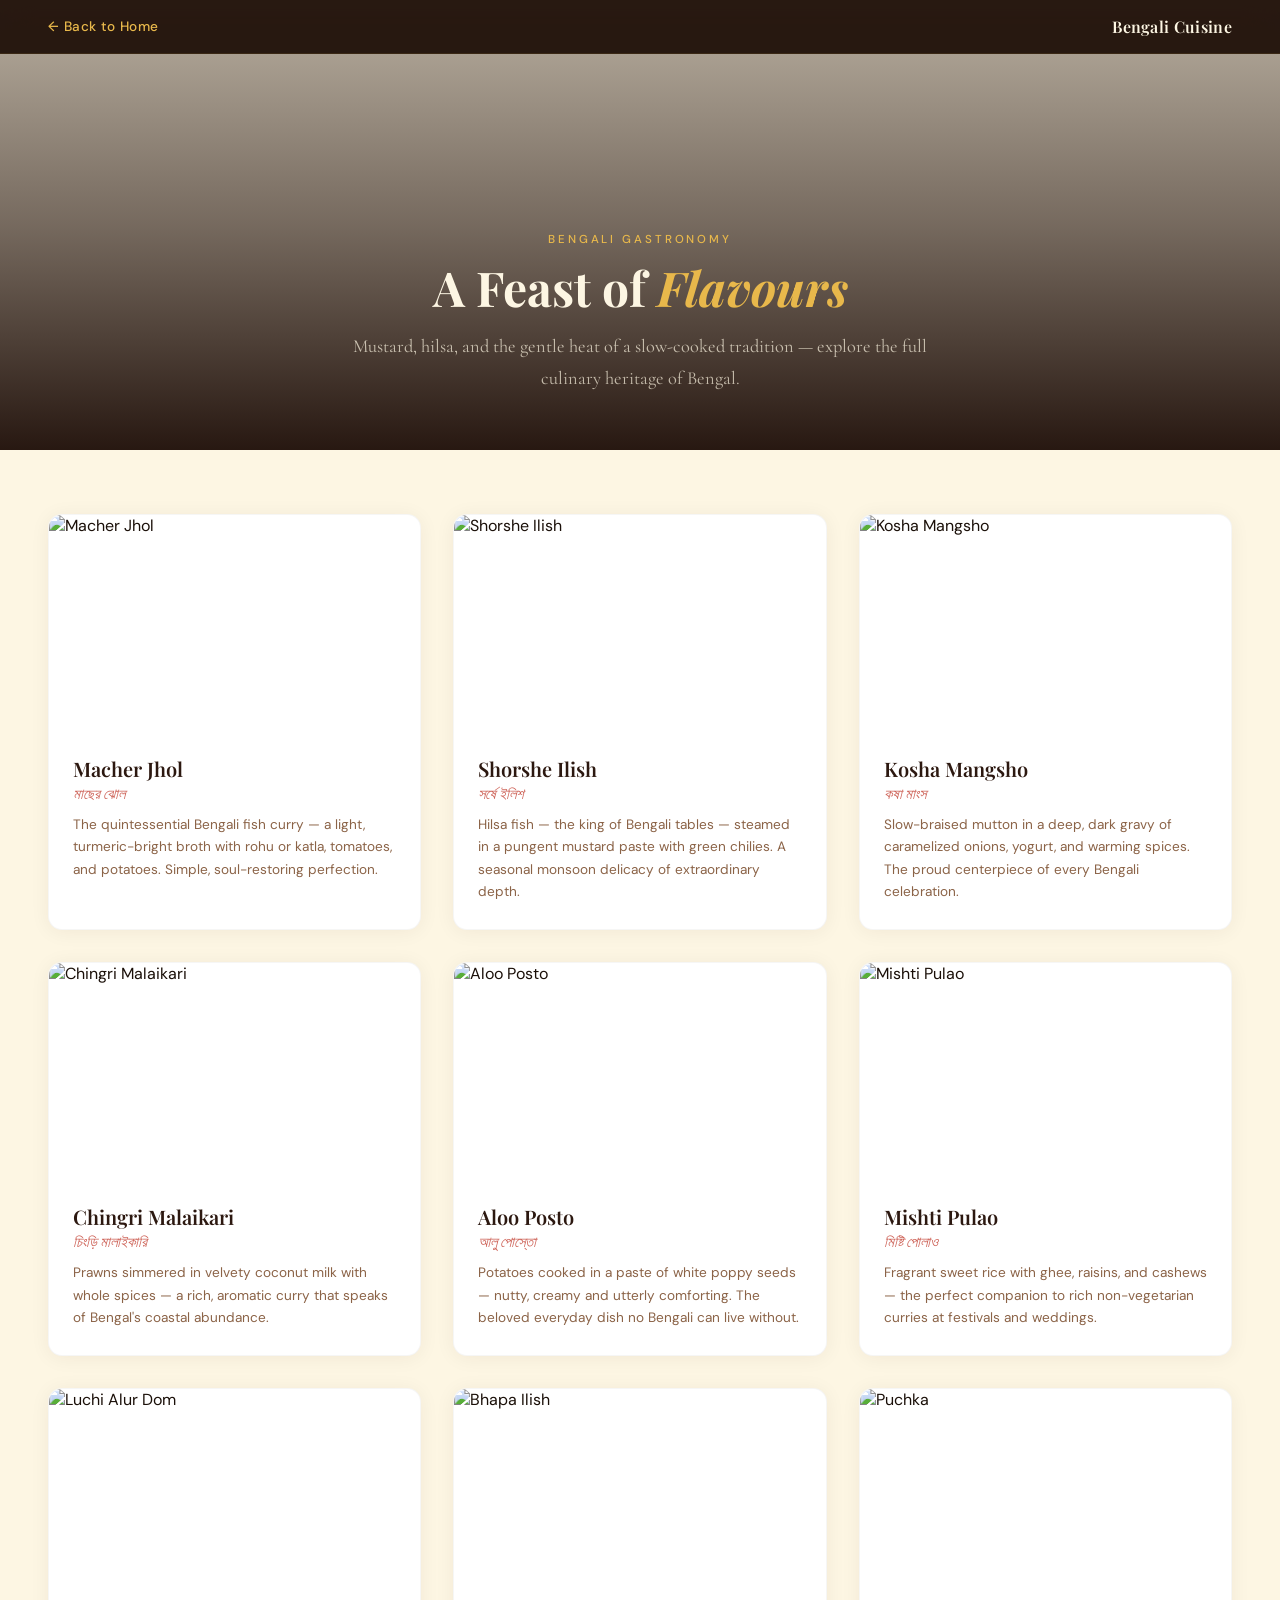
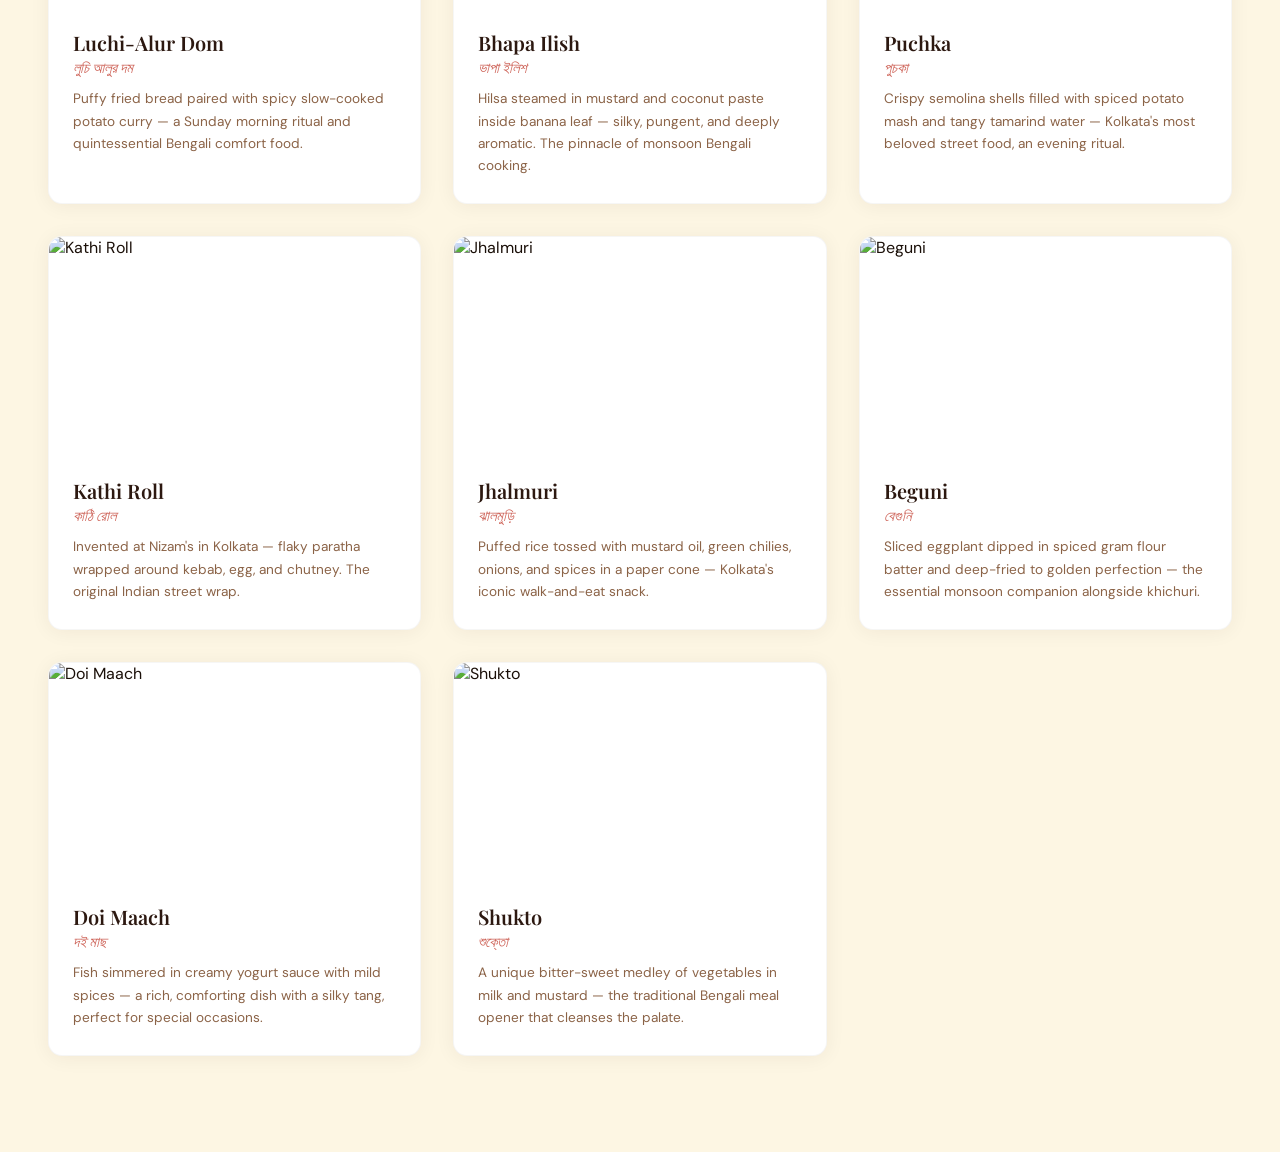
==== cuisine.html @ 21f09213 "updated code" ====
<!DOCTYPE html>
<html lang="en">
<head>
<meta charset="UTF-8">
<meta name="viewport" content="width=device-width, initial-scale=1.0">
<title>Bengali Cuisine — A Feast of Flavours</title>
<link rel="preconnect" href="https://fonts.googleapis.com">
<link rel="preconnect" href="https://fonts.gstatic.com" crossorigin>
<link href="https://fonts.googleapis.com/css2?family=Playfair+Display:ital,wght@0,400;0,600;0,700;1,400;1,600&family=Cormorant+Garamond:ital,wght@0,300;0,400;0,500;0,600;1,300;1,400&family=DM+Sans:wght@300;400;500&display=swap" rel="stylesheet">
<link rel="stylesheet" href="style.css">
<link rel="stylesheet" href="subpages.css">
</head>
<body>

<!-- Back Nav -->
<nav class="sub-nav">
  <a href="index.html" class="sub-back">← Back to Home</a>
  <span class="sub-nav-title">Bengali Cuisine</span>
</nav>

<!-- Hero Banner -->
<header class="sub-hero" style="background-image: url('https://images.unsplash.com/photo-1567188040759-fb8a883dc6d8?w=1400');">
  <div class="sub-hero-overlay"></div>
  <div class="sub-hero-content">
    <p class="sub-eyebrow">Bengali Gastronomy</p>
    <h1>A Feast of <em>Flavours</em></h1>
    <p class="sub-lead">Mustard, hilsa, and the gentle heat of a slow-cooked tradition — explore the full culinary heritage of Bengal.</p>
  </div>
</header>

<!-- Full Cuisine Grid -->
<main class="sub-main">
  <div class="sub-grid">

    <div class="sub-card">
      <div class="sub-card-img"><img src="https://images.unsplash.com/photo-1585937421612-70a008356fbe?w=600" alt="Macher Jhol"></div>
      <div class="sub-card-body">
        <h3>Macher Jhol</h3>
        <span class="sub-bn">মাছের ঝোল</span>
        <p>The quintessential Bengali fish curry — a light, turmeric-bright broth with rohu or katla, tomatoes, and potatoes. Simple, soul-restoring perfection.</p>
      </div>
    </div>

    <div class="sub-card">
      <div class="sub-card-img"><img src="https://images.unsplash.com/photo-1567188040759-fb8a883dc6d8?w=600" alt="Shorshe Ilish"></div>
      <div class="sub-card-body">
        <h3>Shorshe Ilish</h3>
        <span class="sub-bn">সর্ষে ইলিশ</span>
        <p>Hilsa fish — the king of Bengali tables — steamed in a pungent mustard paste with green chilies. A seasonal monsoon delicacy of extraordinary depth.</p>
      </div>
    </div>

    <div class="sub-card">
      <div class="sub-card-img"><img src="https://images.unsplash.com/photo-1574653853027-5382a3d23a15?w=600" alt="Kosha Mangsho"></div>
      <div class="sub-card-body">
        <h3>Kosha Mangsho</h3>
        <span class="sub-bn">কষা মাংস</span>
        <p>Slow-braised mutton in a deep, dark gravy of caramelized onions, yogurt, and warming spices. The proud centerpiece of every Bengali celebration.</p>
      </div>
    </div>

    <div class="sub-card">
      <div class="sub-card-img"><img src="https://images.unsplash.com/photo-1565557623262-b51c2513a641?w=600" alt="Chingri Malaikari"></div>
      <div class="sub-card-body">
        <h3>Chingri Malaikari</h3>
        <span class="sub-bn">চিংড়ি মালাইকারি</span>
        <p>Prawns simmered in velvety coconut milk with whole spices — a rich, aromatic curry that speaks of Bengal's coastal abundance.</p>
      </div>
    </div>

    <div class="sub-card">
      <div class="sub-card-img"><img src="https://images.unsplash.com/photo-1631452180539-96aca7d48617?w=600" alt="Aloo Posto"></div>
      <div class="sub-card-body">
        <h3>Aloo Posto</h3>
        <span class="sub-bn">আলু পোস্তো</span>
        <p>Potatoes cooked in a paste of white poppy seeds — nutty, creamy and utterly comforting. The beloved everyday dish no Bengali can live without.</p>
      </div>
    </div>

    <div class="sub-card">
      <div class="sub-card-img"><img src="https://images.unsplash.com/photo-1553361371-9b22f78e8b1d?w=600" alt="Mishti Pulao"></div>
      <div class="sub-card-body">
        <h3>Mishti Pulao</h3>
        <span class="sub-bn">মিষ্টি পোলাও</span>
        <p>Fragrant sweet rice with ghee, raisins, and cashews — the perfect companion to rich non-vegetarian curries at festivals and weddings.</p>
      </div>
    </div>

    <div class="sub-card">
      <div class="sub-card-img"><img src="https://images.unsplash.com/photo-1606491956689-2ea866880c84?w=600" alt="Luchi Alur Dom"></div>
      <div class="sub-card-body">
        <h3>Luchi-Alur Dom</h3>
        <span class="sub-bn">লুচি আলুর দম</span>
        <p>Puffy fried bread paired with spicy slow-cooked potato curry — a Sunday morning ritual and quintessential Bengali comfort food.</p>
      </div>
    </div>

    <div class="sub-card">
      <div class="sub-card-img"><img src="https://images.unsplash.com/photo-1601050690597-df0568f70950?w=600" alt="Bhapa Ilish"></div>
      <div class="sub-card-body">
        <h3>Bhapa Ilish</h3>
        <span class="sub-bn">ভাপা ইলিশ</span>
        <p>Hilsa steamed in mustard and coconut paste inside banana leaf — silky, pungent, and deeply aromatic. The pinnacle of monsoon Bengali cooking.</p>
      </div>
    </div>

    <div class="sub-card">
      <div class="sub-card-img"><img src="https://images.unsplash.com/photo-1626776876729-bab4369a5a5a?w=600" alt="Puchka"></div>
      <div class="sub-card-body">
        <h3>Puchka</h3>
        <span class="sub-bn">পুচকা</span>
        <p>Crispy semolina shells filled with spiced potato mash and tangy tamarind water — Kolkata's most beloved street food, an evening ritual.</p>
      </div>
    </div>

    <div class="sub-card">
      <div class="sub-card-img"><img src="https://images.unsplash.com/photo-1599487488170-d11ec9c172f0?w=600" alt="Kathi Roll"></div>
      <div class="sub-card-body">
        <h3>Kathi Roll</h3>
        <span class="sub-bn">কাঠি রোল</span>
        <p>Invented at Nizam's in Kolkata — flaky paratha wrapped around kebab, egg, and chutney. The original Indian street wrap.</p>
      </div>
    </div>

    <div class="sub-card">
      <div class="sub-card-img"><img src="https://images.unsplash.com/photo-1546833999-b9f581a1996d?w=600" alt="Jhalmuri"></div>
      <div class="sub-card-body">
        <h3>Jhalmuri</h3>
        <span class="sub-bn">ঝালমুড়ি</span>
        <p>Puffed rice tossed with mustard oil, green chilies, onions, and spices in a paper cone — Kolkata's iconic walk-and-eat snack.</p>
      </div>
    </div>

    <div class="sub-card">
      <div class="sub-card-img"><img src="https://images.unsplash.com/photo-1589302168068-964664d93dc0?w=600" alt="Beguni"></div>
      <div class="sub-card-body">
        <h3>Beguni</h3>
        <span class="sub-bn">বেগুনি</span>
        <p>Sliced eggplant dipped in spiced gram flour batter and deep-fried to golden perfection — the essential monsoon companion alongside khichuri.</p>
      </div>
    </div>

    <div class="sub-card">
      <div class="sub-card-img"><img src="https://images.unsplash.com/photo-1455619452474-d2be8b1e70cd?w=600" alt="Doi Maach"></div>
      <div class="sub-card-body">
        <h3>Doi Maach</h3>
        <span class="sub-bn">দই মাছ</span>
        <p>Fish simmered in creamy yogurt sauce with mild spices — a rich, comforting dish with a silky tang, perfect for special occasions.</p>
      </div>
    </div>

    <div class="sub-card">
      <div class="sub-card-img"><img src="https://images.unsplash.com/photo-1512058564366-18510be2db19?w=600" alt="Shukto"></div>
      <div class="sub-card-body">
        <h3>Shukto</h3>
        <span class="sub-bn">শুক্তো</span>
        <p>A unique bitter-sweet medley of vegetables in milk and mustard — the traditional Bengali meal opener that cleanses the palate.</p>
      </div>
    </div>

  </div>
</main>

</body>
</html>
---- style.css ----
:root {
  --crimson: #C0392B;
  --deep-red: #8B1A1A;
  --gold: #D4A017;
  --warm-gold: #E8B84B;
  --cream: #FDF6E3;
  --ivory: #FAF0DC;
  --terracotta: #C1440E;
  --burnt: #7B3A10;
  --dark-earth: #2C1810;
  --forest: #2D5016;
  --river-blue: #1A4A6B;
  --sand: #E8D5A3;
  --text-dark: #1A0F08;
  --text-mid: #4A2C1A;
  --text-light: #8B6347;
}

* {
  margin: 0;
  padding: 0;
  box-sizing: border-box;
}

html {
  scroll-behavior: smooth;
}

body {
  font-family: 'DM Sans', sans-serif;
  background: var(--cream);
  color: var(--text-dark);
  overflow-x: hidden;
}

/* ═══════════════════════════════
     NAVIGATION — Premium Glassmorphism
  ═══════════════════════════════ */
nav {
  position: fixed;
  top: 0;
  left: 0;
  right: 0;
  z-index: 1000;
  padding: 1.4rem 3.5rem;
  display: flex;
  align-items: center;
  justify-content: space-between;
  transition: all 0.5s cubic-bezier(0.22, 1, 0.36, 1);
  background: transparent;
}

/* Scrolled state — floating glass pill */
nav.scrolled {
  top: 12px;
  left: 24px;
  right: 24px;
  border-radius: 60px;
  padding: 0.75rem 2.5rem;
  background: rgba(18, 8, 4, 0.72);
  backdrop-filter: blur(24px) saturate(1.6);
  -webkit-backdrop-filter: blur(24px) saturate(1.6);
  border: 1px solid rgba(232, 184, 75, 0.12);
  box-shadow:
    0 8px 32px rgba(0, 0, 0, 0.45),
    0 1px 0 rgba(232, 184, 75, 0.08) inset,
    0 -1px 0 rgba(0, 0, 0, 0.2) inset;
}

/* Subtle golden glow line at bottom when scrolled */
nav.scrolled::after {
  content: '';
  position: absolute;
  bottom: -1px;
  left: 20%;
  right: 20%;
  height: 1px;
  background: linear-gradient(90deg,
      transparent,
      rgba(232, 184, 75, 0.3),
      rgba(192, 57, 43, 0.25),
      rgba(232, 184, 75, 0.3),
      transparent);
  border-radius: 50%;
  opacity: 0;
  animation: navGlowFadeIn 0.6s 0.3s forwards;
}

@keyframes navGlowFadeIn {
  to {
    opacity: 1;
  }
}

/* ——— Logo ——— */
.nav-logo {
  font-family: 'Playfair Display', serif;
  font-size: 1.5rem;
  font-weight: 700;
  text-decoration: none;
  display: flex;
  align-items: center;
  gap: 0.1rem;
  position: relative;
  z-index: 2;
}

.logo-bengali {
  background: linear-gradient(135deg, var(--warm-gold) 0%, #F0D078 50%, var(--warm-gold) 100%);
  background-size: 200% 200%;
  -webkit-background-clip: text;
  -webkit-text-fill-color: transparent;
  background-clip: text;
  animation: logoShimmer 4s ease-in-out infinite;
}

.logo-diamond {
  font-size: 0.55rem;
  color: var(--crimson);
  margin: 0 0.35rem;
  display: inline-block;
  animation: diamondSpin 8s linear infinite;
  filter: drop-shadow(0 0 4px rgba(192, 57, 43, 0.5));
}

.logo-travels {
  color: #fff;
  font-style: italic;
  font-weight: 400;
  letter-spacing: 0.04em;
}

@keyframes logoShimmer {

  0%,
  100% {
    background-position: 0% 50%;
  }

  50% {
    background-position: 100% 50%;
  }
}

@keyframes diamondSpin {
  0% {
    transform: rotate(0deg) scale(1);
  }

  25% {
    transform: rotate(90deg) scale(1.2);
  }

  50% {
    transform: rotate(180deg) scale(1);
  }

  75% {
    transform: rotate(270deg) scale(1.2);
  }

  100% {
    transform: rotate(360deg) scale(1);
  }
}

/* ——— Nav Links ——— */
.nav-links {
  display: flex;
  gap: 0.4rem;
  list-style: none;
  align-items: center;
}

.nav-links li {
  position: relative;
}

.nav-link {
  font-size: 0.78rem;
  font-weight: 500;
  letter-spacing: 0.13em;
  text-transform: uppercase;
  color: rgba(255, 255, 255, 0.7);
  text-decoration: none;
  padding: 0.5rem 0.9rem;
  border-radius: 30px;
  position: relative;
  transition: color 0.35s ease, background 0.35s ease;
  overflow: hidden;
}

/* Gradient underline animation */
.nav-link::after {
  content: '';
  position: absolute;
  bottom: 4px;
  left: 50%;
  transform: translateX(-50%) scaleX(0);
  width: 60%;
  height: 2px;
  background: linear-gradient(90deg, var(--warm-gold), var(--crimson), var(--warm-gold));
  background-size: 200% 100%;
  border-radius: 2px;
  transition: transform 0.4s cubic-bezier(0.22, 1, 0.36, 1);
  animation: underlineFlow 3s linear infinite paused;
}

.nav-link:hover::after,
.nav-link.active::after {
  transform: translateX(-50%) scaleX(1);
  animation-play-state: running;
}

@keyframes underlineFlow {
  0% {
    background-position: 0% 0;
  }

  100% {
    background-position: 200% 0;
  }
}

/* Hover & Active states */
.nav-link:hover {
  color: #fff;
  background: rgba(255, 255, 255, 0.06);
}

.nav-link.active {
  color: var(--warm-gold);
  background: rgba(232, 184, 75, 0.08);
}

/* Glow dot on active link */
.nav-link.active::before {
  content: '';
  position: absolute;
  top: 6px;
  right: 8px;
  width: 4px;
  height: 4px;
  background: var(--warm-gold);
  border-radius: 50%;
  box-shadow: 0 0 8px 2px rgba(232, 184, 75, 0.5);
  animation: dotPulse 2s ease-in-out infinite;
}

@keyframes dotPulse {

  0%,
  100% {
    opacity: 1;
    transform: scale(1);
  }

  50% {
    opacity: 0.5;
    transform: scale(0.7);
  }
}

/* ——— CTA Button ——— */
.nav-cta {
  font-family: 'DM Sans', sans-serif;
  font-size: 0.75rem;
  font-weight: 600;
  letter-spacing: 0.12em;
  text-transform: uppercase;
  text-decoration: none;
  color: var(--dark-earth);
  background: linear-gradient(135deg, var(--warm-gold), #F0D078);
  padding: 0.55rem 1.6rem;
  border-radius: 30px;
  position: relative;
  overflow: hidden;
  transition: all 0.35s ease;
  box-shadow: 0 2px 16px rgba(232, 184, 75, 0.25);
  z-index: 2;
}

/* Shimmer sweep on CTA */
.nav-cta::before {
  content: '';
  position: absolute;
  top: 0;
  left: -100%;
  width: 100%;
  height: 100%;
  background: linear-gradient(105deg,
      transparent 30%,
      rgba(255, 255, 255, 0.35) 50%,
      transparent 70%);
  transition: left 0.6s ease;
}

.nav-cta:hover::before {
  left: 100%;
}

.nav-cta:hover {
  transform: translateY(-1px);
  box-shadow: 0 4px 24px rgba(232, 184, 75, 0.4);
  background: linear-gradient(135deg, #F0D078, var(--warm-gold));
}

/* ——— Hamburger Menu ——— */
.nav-hamburger {
  display: none;
  flex-direction: column;
  justify-content: center;
  gap: 5px;
  width: 32px;
  height: 32px;
  background: none;
  border: none;
  cursor: pointer;
  padding: 0;
  z-index: 1001;
}

.nav-hamburger span {
  display: block;
  width: 100%;
  height: 2px;
  background: rgba(255, 255, 255, 0.85);
  border-radius: 2px;
  transition: all 0.4s cubic-bezier(0.22, 1, 0.36, 1);
  transform-origin: center;
}

.nav-hamburger span:nth-child(2) {
  width: 65%;
  margin-left: auto;
}

/* Hamburger → X morphing */
.nav-hamburger.open span:nth-child(1) {
  transform: translateY(7px) rotate(45deg);
}

.nav-hamburger.open span:nth-child(2) {
  opacity: 0;
  transform: scaleX(0);
}

.nav-hamburger.open span:nth-child(3) {
  transform: translateY(-7px) rotate(-45deg);
}

/* ——— Mobile Drawer ——— */
@media (max-width: 900px) {
  .nav-cta {
    display: none;
  }

  .nav-hamburger {
    display: flex;
  }

  .nav-links {
    position: fixed;
    top: 0;
    right: 0;
    width: min(320px, 85vw);
    height: 100vh;
    background: rgba(18, 8, 4, 0.95);
    backdrop-filter: blur(30px) saturate(1.4);
    -webkit-backdrop-filter: blur(30px) saturate(1.4);
    flex-direction: column;
    justify-content: center;
    align-items: center;
    gap: 0;
    padding: 4rem 2rem;
    transform: translateX(100%);
    transition: transform 0.5s cubic-bezier(0.22, 1, 0.36, 1);
    border-left: 1px solid rgba(232, 184, 75, 0.1);
    box-shadow: -20px 0 60px rgba(0, 0, 0, 0.4);
  }

  .nav-links.open {
    transform: translateX(0);
  }

  .nav-links li {
    width: 100%;
    text-align: center;
    opacity: 0;
    transform: translateX(30px);
    transition: opacity 0.4s ease, transform 0.4s ease;
  }

  .nav-links.open li {
    opacity: 1;
    transform: translateX(0);
  }

  /* Staggered entrance for mobile links */
  .nav-links.open li:nth-child(1) {
    transition-delay: 0.08s;
  }

  .nav-links.open li:nth-child(2) {
    transition-delay: 0.14s;
  }

  .nav-links.open li:nth-child(3) {
    transition-delay: 0.20s;
  }

  .nav-links.open li:nth-child(4) {
    transition-delay: 0.26s;
  }

  .nav-links.open li:nth-child(5) {
    transition-delay: 0.32s;
  }

  .nav-links.open li:nth-child(6) {
    transition-delay: 0.38s;
  }

  .nav-links .nav-link {
    font-size: 1rem;
    letter-spacing: 0.2em;
    padding: 1rem 1.5rem;
    display: block;
    border-radius: 0;
    border-bottom: 1px solid rgba(232, 184, 75, 0.06);
  }

  .nav-links .nav-link:hover {
    background: rgba(232, 184, 75, 0.06);
  }

  /* Mobile scrolled state */
  nav.scrolled {
    top: 0;
    left: 0;
    right: 0;
    border-radius: 0;
    padding: 0.75rem 1.5rem;
  }
}

/* ═══════════════════════════════
     HERO
  ═══════════════════════════════ */
#hero {
  height: 100vh;
  position: relative;
  overflow: hidden;
  display: flex;
  align-items: center;
  justify-content: center;
}

.hero-bg {
  position: absolute;
  inset: 0;
  background: linear-gradient(180deg,
      rgba(20, 8, 4, 0.55) 0%,
      rgba(20, 8, 4, 0.2) 40%,
      rgba(20, 8, 4, 0.7) 100%);
  z-index: -1;
}

.hero-video {
  position: absolute;
  inset: 0;
  width: 100%;
  height: 100%;
  object-fit: cover;
  z-index: -2;
  animation: heroZoom 20s alternate infinite ease-in-out;
}

.hero-content,
.hero-scroll {
  position: relative;
  z-index: 1;
  color: white;
}

@keyframes heroZoom {
  0% {
    transform: scale(1);
  }

  100% {
    transform: scale(1.15);
  }
}

.hero-content {
  position: relative;
  z-index: 2;
  text-align: center;
  padding: 0 1rem;
}

.hero-content>* {
  opacity: 0;
  animation: heroContentFade 1.2s cubic-bezier(0.2, 0.8, 0.2, 1) forwards;
}

.hero-eyebrow {
  animation-delay: 0.2s;
}

.hero-title {
  animation-delay: 0.4s;
}

.hero-tagline {
  animation-delay: 0.6s;
}

.hero-btns {
  animation-delay: 0.8s;
}

@keyframes heroContentFade {
  0% {
    opacity: 0;
    transform: translateY(40px);
    filter: blur(4px);
  }

  100% {
    opacity: 1;
    transform: translateY(0);
    filter: blur(0);
  }
}

.hero-eyebrow {
  font-family: 'DM Sans', sans-serif;
  font-size: 0.78rem;
  letter-spacing: 0.35em;
  text-transform: uppercase;
  color: var(--warm-gold);
  margin-bottom: 1.2rem;
  opacity: 0.9;
}

.hero-title {
  font-family: 'Playfair Display', serif;
  font-size: clamp(3.5rem, 9vw, 7.5rem);
  font-weight: 700;
  color: #fff;
  line-height: 1.05;
  margin-bottom: 0.3rem;
  text-shadow: 0 4px 40px rgba(0, 0, 0, 0.5);
}

.hero-title em {
  display: block;
  font-style: italic;
  color: var(--warm-gold);
}

.hero-tagline {
  font-family: 'Cormorant Garamond', serif;
  font-size: clamp(1.2rem, 3vw, 1.8rem);
  font-weight: 300;
  font-style: italic;
  color: rgba(255, 255, 255, 0.88);
  margin: 1.5rem 0 3rem;
  letter-spacing: 0.05em;
}

.hero-btns {
  display: flex;
  gap: 1.2rem;
  justify-content: center;
  flex-wrap: wrap;
}

.btn-primary {
  padding: 1rem 2.5rem;
  background: var(--crimson);
  color: #fff;
  font-family: 'DM Sans', sans-serif;
  font-size: 0.85rem;
  font-weight: 500;
  letter-spacing: 0.1em;
  text-transform: uppercase;
  text-decoration: none;
  border: none;
  cursor: pointer;
  clip-path: polygon(12px 0%, 100% 0%, calc(100% - 12px) 100%, 0% 100%);
  transition: all 0.3s;
  display: inline-block;
}

.btn-primary:hover {
  background: var(--deep-red);
  transform: translateY(-2px);
  box-shadow: 0 8px 30px rgba(192, 57, 43, 0.45);
}

.btn-outline {
  padding: 1rem 2.5rem;
  background: transparent;
  color: #fff;
  font-family: 'DM Sans', sans-serif;
  font-size: 0.85rem;
  font-weight: 500;
  letter-spacing: 0.1em;
  text-transform: uppercase;
  text-decoration: none;
  border: 1px solid rgba(255, 255, 255, 0.6);
  cursor: pointer;
  transition: all 0.3s;
  display: inline-block;
  clip-path: polygon(12px 0%, 100% 0%, calc(100% - 12px) 100%, 0% 100%);
}

.btn-outline:hover {
  background: rgba(255, 255, 255, 0.12);
  border-color: var(--warm-gold);
  color: var(--warm-gold);
  transform: translateY(-2px);
}

.hero-scroll {
  position: absolute;
  bottom: 2.5rem;
  left: 50%;
  transform: translateX(-50%);
  display: flex;
  flex-direction: column;
  align-items: center;
  gap: 0.5rem;
  color: rgba(255, 255, 255, 0.6);
  font-size: 0.72rem;
  letter-spacing: 0.2em;
  text-transform: uppercase;
  animation: scrollBounce 2s ease-in-out infinite;
}

@keyframes scrollBounce {

  0%,
  100% {
    transform: translateX(-50%) translateY(0);
  }

  50% {
    transform: translateX(-50%) translateY(8px);
  }
}

.scroll-line {
  width: 1px;
  height: 40px;
  background: linear-gradient(to bottom, rgba(255, 255, 255, 0.6), transparent);
}

/* ═══════════════════════════════
     SECTION SHARED
  ═══════════════════════════════ */
section {
  position: relative;
}

.section-header {
  text-align: center;
  margin-bottom: 4rem;
}

.section-eyebrow {
  font-size: 0.75rem;
  letter-spacing: 0.3em;
  text-transform: uppercase;
  color: var(--crimson);
  margin-bottom: 0.8rem;
  font-weight: 500;
}

.section-title {
  font-family: 'Playfair Display', serif;
  font-size: clamp(2.2rem, 4vw, 3.2rem);
  font-weight: 700;
  color: var(--dark-earth);
  line-height: 1.15;
}

.section-title em {
  font-style: italic;
  color: var(--crimson);
}

.section-subtitle {
  font-family: 'Cormorant Garamond', serif;
  font-size: 1.1rem;
  font-weight: 400;
  color: var(--text-light);
  margin-top: 0.8rem;
  max-width: 560px;
  margin-left: auto;
  margin-right: auto;
  line-height: 1.65;
}

.divider {
  width: 60px;
  height: 2px;
  background: linear-gradient(to right, var(--crimson), var(--warm-gold));
  margin: 1.2rem auto 0;
}

/* Decorative alpana border top */
.alpana-top::before {
  content: '';
  position: absolute;
  top: 0;
  left: 0;
  right: 0;
  height: 8px;
  background: repeating-linear-gradient(90deg,
      var(--crimson) 0, var(--crimson) 12px,
      var(--warm-gold) 12px, var(--warm-gold) 24px,
      var(--cream) 24px, var(--cream) 36px,
      var(--warm-gold) 36px, var(--warm-gold) 48px);
  opacity: 0.6;
}

/* ═══════════════════════════════
     DESTINATIONS
  ═══════════════════════════════ */
#destinations {
  padding: 7rem 3rem 6rem;
  background: radial-gradient(circle at 50% 0%, var(--ivory) 0%, var(--cream) 100%);
  position: relative;
  overflow: hidden;
}

.dest-bg-pattern {
  position: absolute;
  inset: 0;
  opacity: 0.04;
  background-image: url("data:image/svg+xml,%3Csvg width='100' height='100' viewBox='0 0 100 100' xmlns='http://www.w3.org/2000/svg'%3E%3Cpath d='M50 0 L60 40 L100 50 L60 60 L50 100 L40 60 L0 50 L40 40 Z' fill='%23C0392B'/%3E%3C/svg%3E");
  background-size: 150px 150px;
  pointer-events: none;
  mask-image: radial-gradient(circle at 50% 50%, black 30%, transparent 80%);
}

.floating-element {
  position: absolute;
  border-radius: 50%;
  pointer-events: none;
  z-index: 0;
  filter: blur(120px);
}

.el-1 {
  width: 600px;
  height: 600px;
  background: rgba(212, 160, 23, 0.08);
  top: -200px;
  left: -200px;
  animation: floatMovement 25s infinite alternate ease-in-out;
}

.el-2 {
  width: 500px;
  height: 500px;
  background: rgba(192, 57, 43, 0.06);
  bottom: -150px;
  right: -150px;
  animation: floatMovement 30s infinite alternate-reverse ease-in-out;
}

@keyframes floatMovement {
  0% { transform: translate(0, 0) scale(1) rotate(0deg); }
  100% { transform: translate(120px, 60px) scale(1.1) rotate(10deg); }
}

.region-label {
  font-size: 0.72rem;
  letter-spacing: 0.28em;
  text-transform: uppercase;
  color: var(--text-light);
  font-weight: 500;
  margin-bottom: 1.5rem;
  display: flex;
  align-items: center;
  gap: 1rem;
}

.region-label::before,
.region-label::after {
  content: '';
  flex: 1;
  height: 1px;
  background: var(--sand);
}

.dest-grid {
  display: grid;
  grid-template-columns: repeat(auto-fill, minmax(300px, 1fr));
  gap: 1.8rem;
  margin-bottom: 3.5rem;
  max-width: 1200px;
  margin-left: auto;
  margin-right: auto;
}

.dest-card {
  border-radius: 12px;
  overflow: hidden;
  background: #fff;
  box-shadow: 
    0 4px 20px rgba(44, 24, 16, 0.06),
    0 0 0 1px rgba(232, 184, 75, 0.05);
  transition: all 0.6s cubic-bezier(0.16, 1, 0.3, 1);
  cursor: pointer;
  position: relative;
  z-index: 1;
}

.dest-card:hover {
  transform: translateY(-12px) scale(1.02);
  box-shadow: 
    0 30px 60px rgba(44, 24, 16, 0.15),
    0 0 0 1px rgba(232, 184, 75, 0.15);
}

.dest-card-img {
  height: 220px;
  position: relative;
  overflow: hidden;
}

.dest-card-img img {
  width: 100%;
  height: 100%;
  object-fit: cover;
  transition: transform 0.6s ease;
}

.dest-card:hover .dest-card-img img {
  transform: scale(1.1);
}

.dest-card-img .region-badge {
  position: absolute;
  top: 1rem;
  right: 1rem;
  background: var(--crimson);
  color: #fff;
  font-size: 0.68rem;
  letter-spacing: 0.12em;
  text-transform: uppercase;
  padding: 0.35rem 0.75rem;
  font-weight: 500;
}

.dest-card-body {
  padding: 1.5rem;
}

.dest-card-body h3 {
  font-family: 'Playfair Display', serif;
  font-size: 1.35rem;
  font-weight: 600;
  color: var(--dark-earth);
  margin-bottom: 0.5rem;
}

.dest-card-body p {
  font-size: 0.88rem;
  color: var(--text-light);
  line-height: 1.65;
  margin-bottom: 1.2rem;
}

.card-explore {
  font-size: 0.78rem;
  font-weight: 500;
  letter-spacing: 0.12em;
  text-transform: uppercase;
  color: var(--crimson);
  text-decoration: none;
  display: flex;
  align-items: center;
  gap: 0.5rem;
  transition: gap 0.3s;
}

.card-explore:hover {
  gap: 0.9rem;
}

.card-explore::after {
  content: '→';
  font-size: 1rem;
}

/* ═══════════════════════════════
     CUISINE — Infinite Marquee
  ═══════════════════════════════ */
#cuisine {
  padding: 7rem 0 6rem;
  background: var(--dark-earth);
  color: #fff;
  overflow: hidden;
}

#cuisine .section-header {
  padding: 0 3rem;
}

#cuisine .section-title {
  color: var(--cream);
}

#cuisine .section-title em {
  color: var(--warm-gold);
}

#cuisine .section-subtitle {
  color: rgba(253, 246, 227, 0.65);
}

#cuisine .section-eyebrow {
  color: var(--warm-gold);
}

/* --- Marquee Row --- */
.marquee-row {
  position: relative;
  overflow: hidden;
  padding: 0.75rem 0;
}

.marquee-row+.marquee-row {
  margin-top: 0.5rem;
}

/* Edge fade masks */
.marquee-row::before,
.marquee-row::after {
  content: '';
  position: absolute;
  top: 0;
  bottom: 0;
  width: 100px;
  z-index: 2;
  pointer-events: none;
}

.marquee-row::before {
  left: 0;
  background: linear-gradient(to right, var(--dark-earth), transparent);
}

.marquee-row::after {
  right: 0;
  background: linear-gradient(to left, var(--dark-earth), transparent);
}

/* --- Marquee Track --- */
.marquee-track {
  display: flex;
  gap: 1.25rem;
  width: max-content;
  will-change: transform;
}

/* Scroll left animation */
.marquee-row[data-direction="left"] .marquee-track {
  animation: marqueeLeft 35s linear infinite;
}

/* Scroll right animation (slightly different speed) */
.marquee-row[data-direction="right"] .marquee-track {
  animation: marqueeRight 40s linear infinite;
}

/* Pause on hover */
.marquee-row:hover .marquee-track {
  animation-play-state: paused;
}

@keyframes marqueeLeft {
  0% {
    transform: translateX(0);
  }

  100% {
    transform: translateX(-50%);
  }
}

@keyframes marqueeRight {
  0% {
    transform: translateX(-50%);
  }

  100% {
    transform: translateX(0);
  }
}

/* --- Cuisine Card (Marquee version) --- */
.cuisine-card {
  position: relative;
  width: 300px;
  height: 200px;
  border-radius: 12px;
  overflow: hidden;
  flex-shrink: 0;
  cursor: pointer;
  box-shadow: 0 4px 20px rgba(0, 0, 0, 0.3);
  transition: transform 0.4s ease, box-shadow 0.4s ease;
}

.cuisine-card:hover {
  transform: scale(1.05) translateY(-4px);
  box-shadow: 0 12px 40px rgba(0, 0, 0, 0.5);
  z-index: 3;
}

.cuisine-card img {
  position: absolute;
  inset: 0;
  width: 100%;
  height: 100%;
  object-fit: cover;
  transition: transform 0.6s ease, filter 0.4s ease;
  filter: brightness(0.8);
}

.cuisine-card:hover img {
  transform: scale(1.12);
  filter: brightness(0.5);
}

/* --- Overlay --- */
.cuisine-overlay {
  position: absolute;
  bottom: 0;
  left: 0;
  right: 0;
  padding: 1.2rem 1rem 1rem;
  background: linear-gradient(to top, rgba(20, 8, 4, 0.95) 0%, transparent 100%);
  z-index: 1;
  transition: padding 0.3s ease;
}

.cuisine-card:hover .cuisine-overlay {
  padding-bottom: 1.2rem;
}

.cuisine-overlay h3 {
  font-family: 'Playfair Display', serif;
  font-size: 1.15rem;
  color: #fff;
  margin-bottom: 0.15rem;
  line-height: 1.2;
}

.cuisine-overlay .bng-script {
  font-family: 'Cormorant Garamond', serif;
  font-size: 0.92rem;
  font-style: italic;
  color: var(--warm-gold);
  opacity: 0.85;
}

/* ═══════════════════════════════
     DESSERTS — Marquee (Light Variant)
  ═══════════════════════════════ */
#desserts {
  padding: 7rem 0 6rem;
  background: linear-gradient(180deg, #FEF9F0 0%, #FDF2E0 100%);
  position: relative;
  overflow: hidden;
}

#desserts .section-header {
  padding: 0 3rem;
}

/* Light edge fades for desserts marquee */
.marquee-row--light::before {
  background: linear-gradient(to right, #FEF9F0, transparent) !important;
}

.marquee-row--light::after {
  background: linear-gradient(to left, #FDF2E0, transparent) !important;
}

/* Light card variant — warm white shadow instead of dark */
.cuisine-card--light {
  box-shadow: 0 4px 20px rgba(44, 24, 16, 0.08);
}

.cuisine-card--light:hover {
  box-shadow: 0 12px 40px rgba(44, 24, 16, 0.15);
}

/* ═══════════════════════════════
     SEE ALL BUTTON
  ═══════════════════════════════ */
.see-all-wrap {
  text-align: center;
  padding: 2.5rem 3rem 0;
}

.see-all-btn {
  display: inline-flex;
  align-items: center;
  gap: 0.6rem;
  font-family: 'DM Sans', sans-serif;
  font-size: 0.82rem;
  font-weight: 600;
  letter-spacing: 0.15em;
  text-transform: uppercase;
  text-decoration: none;
  color: var(--warm-gold);
  border: 1px solid rgba(232, 184, 75, 0.3);
  background: rgba(232, 184, 75, 0.06);
  padding: 0.9rem 2.2rem;
  border-radius: 50px;
  position: relative;
  overflow: hidden;
  transition: all 0.4s ease;
}

.see-all-btn:hover {
  background: rgba(232, 184, 75, 0.15);
  border-color: rgba(232, 184, 75, 0.6);
  transform: translateY(-2px);
  box-shadow: 0 8px 24px rgba(232, 184, 75, 0.15);
}

.see-all-btn span {
  transition: transform 0.3s ease;
  font-size: 1.1rem;
}

.see-all-btn:hover span {
  transform: translateX(4px);
}

/* Light variant (for light bg sections) */
.see-all-btn--light {
  color: var(--crimson);
  border: 1px solid rgba(192, 57, 43, 0.2);
  background: rgba(192, 57, 43, 0.04);
}

.see-all-btn--light:hover {
  background: rgba(192, 57, 43, 0.08);
  border-color: rgba(192, 57, 43, 0.4);
  box-shadow: 0 8px 24px rgba(192, 57, 43, 0.1);
}



/* ═══════════════════════════════
     SPIRITUAL PLACES
  ═══════════════════════════════ */
#spiritual {
  padding: 7rem 3rem 6rem;
  background: #1C0C06;
  color: var(--cream);
  position: relative;
}

#spiritual::before {
  content: '';
  position: absolute;
  inset: 0;
  background: url("data:image/svg+xml,%3Csvg width='60' height='60' viewBox='0 0 60 60' xmlns='http://www.w3.org/2000/svg'%3E%3Cg fill='none' fill-rule='evenodd'%3E%3Cg fill='%23D4A017' fill-opacity='0.04'%3E%3Cpath d='M36 34v-4h-2v4h-4v2h4v4h2v-4h4v-2h-4zm0-30V0h-2v4h-4v2h4v4h2V6h4V4h-4zM6 34v-4H4v4H0v2h4v4h2v-4h4v-2H6zM6 4V0H4v4H0v2h4v4h2V6h4V4H6z'/%3E%3C/g%3E%3C/g%3E%3C/svg%3E");
}

#spiritual .section-title {
  color: var(--cream);
}

#spiritual .section-title em {
  color: var(--warm-gold);
}

#spiritual .section-eyebrow {
  color: var(--warm-gold);
}

#spiritual .section-subtitle {
  color: rgba(253, 246, 227, 0.6);
}

.spiritual-tabs {
  display: flex;
  justify-content: center;
  gap: 0;
  margin-bottom: 3rem;
  position: relative;
  z-index: 1;
  border: 1px solid rgba(212, 160, 23, 0.25);
  max-width: 420px;
  margin-left: auto;
  margin-right: auto;
  margin-bottom: 3rem;
}

.spi-tab {
  flex: 1;
  padding: 0.8rem 1rem;
  background: transparent;
  border: none;
  color: rgba(253, 246, 227, 0.55);
  font-family: 'DM Sans', sans-serif;
  font-size: 0.8rem;
  font-weight: 500;
  letter-spacing: 0.1em;
  text-transform: uppercase;
  cursor: pointer;
  transition: all 0.3s;
  border-right: 1px solid rgba(212, 160, 23, 0.25);
}

.spi-tab:last-child {
  border-right: none;
}

.spi-tab.active {
  background: rgba(212, 160, 23, 0.15);
  color: var(--warm-gold);
}

.spi-tab:hover:not(.active) {
  color: rgba(253, 246, 227, 0.85);
}

.spiritual-panel {
  display: none;
}

.spiritual-panel.active {
  display: block;
}

.spiritual-grid {
  display: grid;
  grid-template-columns: repeat(auto-fill, minmax(280px, 1fr));
  gap: 1.5rem;
  max-width: 1200px;
  margin: 0 auto;
  position: relative;
  z-index: 1;
}

.spi-card {
  background: rgba(255, 255, 255, 0.04);
  border: 1px solid rgba(212, 160, 23, 0.18);
  border-radius: 4px;
  padding: 2rem 1.5rem;
  transition: all 0.4s;
  cursor: pointer;
}

.spi-card:hover {
  background: rgba(212, 160, 23, 0.08);
  border-color: rgba(212, 160, 23, 0.45);
  transform: translateY(-4px);
}

.spi-icon {
  font-size: 2.2rem;
  margin-bottom: 1rem;
  display: block;
}

.spi-card h3 {
  font-family: 'Playfair Display', serif;
  font-size: 1.2rem;
  color: var(--cream);
  margin-bottom: 0.5rem;
}

.spi-card p {
  font-size: 0.84rem;
  color: rgba(253, 246, 227, 0.6);
  line-height: 1.65;
}

/* ═══════════════════════════════
     WILDLIFE
  ═══════════════════════════════ */
#wildlife {
  padding: 7rem 3rem 6rem;
  background: var(--forest);
  color: #fff;
  position: relative;
  overflow: hidden;
}

#wildlife::before {
  content: '';
  position: absolute;
  inset: 0;
  background: radial-gradient(ellipse at 80% 50%, rgba(45, 80, 22, 0.8) 0%, rgba(10, 25, 5, 0.95) 100%);
}

#wildlife .section-title {
  color: #fff;
}

#wildlife .section-title em {
  color: #A8D870;
}

#wildlife .section-eyebrow {
  color: #A8D870;
}

#wildlife .section-subtitle {
  color: rgba(255, 255, 255, 0.6);
}

.wildlife-grid {
  display: grid;
  grid-template-columns: repeat(auto-fill, minmax(240px, 1fr));
  gap: 1.5rem;
  max-width: 1200px;
  margin: 0 auto;
  position: relative;
  z-index: 1;
}

.wildlife-card {
  position: relative;
  border-radius: 64px;
  overflow: hidden;
  height: 320px;
  cursor: pointer;
}

.wildlife-card img,
.wildlife-media video {
  width: 100%;
  height: 100%;
  object-fit: cover;
  transition: transform 0.6s ease, filter 0.4s ease;
  filter: brightness(0.7) saturate(1.2);
  display: block;
  pointer-events: none;
}

.wildlife-media {
  position: absolute;
  inset: 0;
  overflow: hidden;
}

.media-overlay {
  position: absolute;
  inset: 0;
  background: linear-gradient(to top, rgba(0, 0, 0, 0.6), transparent);
  z-index: 1;
}

/* Hide native video controls */
video::-webkit-media-controls,
video::-webkit-media-controls-start-playback-button {
  display: none !important;
}

.wildlife-card:hover img,
.wildlife-card:hover .wildlife-media video {
  transform: scale(1.1);
  filter: brightness(0.55) saturate(1.3);
}


.wildlife-info {
  position: absolute;
  bottom: 0;
  left: 0;
  right: 0;
  padding: 1.5rem 1.2rem;
  background: linear-gradient(to top, rgba(10, 25, 5, 0.95) 0%, transparent 100%);
}

.wildlife-info h3 {
  font-family: 'Playfair Display', serif;
  font-size: 1.2rem;
  color: #fff;
  margin-bottom: 0.2rem;
}

.wildlife-info span {
  font-size: 0.78rem;
  color: #A8D870;
  letter-spacing: 0.1em;
  text-transform: uppercase;
}

.endangered-badge {
  position: absolute;
  top: 1rem;
  left: 1rem;
  background: rgba(192, 57, 43, 0.85);
  color: #fff;
  font-size: 0.65rem;
  letter-spacing: 0.1em;
  text-transform: uppercase;
  padding: 0.3rem 0.6rem;
  font-weight: 500;
}

/* ═══════════════════════════════
     CULTURE
  ═══════════════════════════════ */
#culture {
  padding: 7rem 3rem 6rem;
  background: var(--cream);
  position: relative;
}

.culture-strip {
  display: grid;
  grid-template-columns: 1fr 1fr;
  gap: 0;
  max-width: 1200px;
  margin: 0 auto;
}

.culture-item {
  display: grid;
  grid-template-columns: 1fr 1fr;
  min-height: 380px;
  overflow: hidden;
}

.culture-item:nth-child(even) .culture-img {
  order: 2;
}

.culture-item:nth-child(even) .culture-text {
  order: 1;
}

.culture-img {
  overflow: hidden;
  position: relative;
}

.culture-img img {
  width: 100%;
  height: 100%;
  object-fit: cover;
  transition: transform 0.7s;
}

.culture-item:hover .culture-img img {
  transform: scale(1.06);
}

.culture-text {
  background: #fff;
  padding: 3rem 2.5rem;
  display: flex;
  flex-direction: column;
  justify-content: center;
}

.culture-num {
  font-family: 'Playfair Display', serif;
  font-size: 4rem;
  font-weight: 700;
  color: rgba(192, 57, 43, 0.1);
  line-height: 1;
  margin-bottom: 0.5rem;
}

.culture-text h3 {
  font-family: 'Playfair Display', serif;
  font-size: 1.6rem;
  font-weight: 600;
  color: var(--dark-earth);
  margin-bottom: 0.8rem;
  line-height: 1.2;
}

.culture-text p {
  font-size: 0.9rem;
  color: var(--text-light);
  line-height: 1.75;
}

.culture-tag {
  display: inline-block;
  margin-top: 1.2rem;
  font-size: 0.72rem;
  letter-spacing: 0.15em;
  text-transform: uppercase;
  color: var(--crimson);
  border-bottom: 1px solid var(--crimson);
  padding-bottom: 2px;
  font-weight: 500;
}

/* ═══════════════════════════════
     GI TAGS
  ═══════════════════════════════ */
#gi-tags {
  padding: 7rem 3rem 6rem;
  background: var(--dark-earth);
  position: relative;
  overflow: hidden;
}

#gi-tags::before {
  content: '';
  position: absolute;
  inset: 0;
  background: repeating-linear-gradient(45deg,
      transparent,
      transparent 30px,
      rgba(212, 160, 23, 0.02) 30px,
      rgba(212, 160, 23, 0.02) 60px);
}

#gi-tags .section-title {
  color: var(--cream);
}

#gi-tags .section-title em {
  color: var(--warm-gold);
}

#gi-tags .section-eyebrow {
  color: var(--warm-gold);
}

#gi-tags .section-subtitle {
  color: rgba(253, 246, 227, 0.6);
}

.gi-grid {
  display: grid;
  grid-template-columns: repeat(auto-fill, minmax(220px, 1fr));
  gap: 1.5rem;
  max-width: 1200px;
  margin: 0 auto;
  position: relative;
  z-index: 1;
}

.gi-card {
  background: rgba(255, 255, 255, 0.03);
  border: 1px solid rgba(212, 160, 23, 0.2);
  border-radius: 4px;
  padding: 2rem 1.5rem;
  text-align: center;
  transition: all 0.4s;
  position: relative;
  overflow: hidden;
}

.gi-card::before {
  content: 'GI';
  position: absolute;
  top: 0.8rem;
  right: 0.8rem;
  font-size: 0.6rem;
  font-weight: 600;
  letter-spacing: 0.1em;
  background: var(--warm-gold);
  color: var(--dark-earth);
  padding: 0.2rem 0.4rem;
}

.gi-card:hover {
  background: rgba(212, 160, 23, 0.1);
  border-color: rgba(212, 160, 23, 0.5);
  transform: translateY(-6px);
}

.gi-icon {
  font-size: 2.5rem;
  margin-bottom: 1rem;
  display: block;
}

.gi-card h3 {
  font-family: 'Playfair Display', serif;
  font-size: 1.1rem;
  color: var(--cream);
  margin-bottom: 0.5rem;
}

.gi-card p {
  font-size: 0.8rem;
  color: rgba(253, 246, 227, 0.55);
  line-height: 1.6;
}

.gi-year {
  display: inline-block;
  margin-top: 0.8rem;
  font-size: 0.7rem;
  color: var(--warm-gold);
  letter-spacing: 0.1em;
}

/* ═══════════════════════════════
     FOOTER
  ═══════════════════════════════ */
footer {
  background: #0D0604;
  color: rgba(253, 246, 227, 0.6);
  padding: 5rem 3rem 2.5rem;
}

.footer-grid {
  display: grid;
  grid-template-columns: 2fr 1fr 1fr 1fr;
  gap: 3rem;
  max-width: 1200px;
  margin: 0 auto 4rem;
}

.footer-brand .logo {
  font-family: 'Playfair Display', serif;
  font-size: 1.8rem;
  font-weight: 700;
  color: var(--warm-gold);
  display: block;
  margin-bottom: 1rem;
}

.footer-brand p {
  font-size: 0.88rem;
  line-height: 1.75;
  max-width: 280px;
  color: rgba(253, 246, 227, 0.5);
}

.social-links {
  display: flex;
  gap: 0.75rem;
  margin-top: 1.5rem;
}

.social-link {
  width: 36px;
  height: 36px;
  border: 1px solid rgba(212, 160, 23, 0.25);
  display: flex;
  align-items: center;
  justify-content: center;
  font-size: 0.9rem;
  color: rgba(253, 246, 227, 0.5);
  text-decoration: none;
  transition: all 0.3s;
}

.social-link:hover {
  border-color: var(--warm-gold);
  color: var(--warm-gold);
  background: rgba(212, 160, 23, 0.1);
}

.footer-col h4 {
  font-family: 'Playfair Display', serif;
  font-size: 1rem;
  color: var(--cream);
  margin-bottom: 1.2rem;
  font-weight: 600;
}

.footer-col ul {
  list-style: none;
  display: flex;
  flex-direction: column;
  gap: 0.7rem;
}

.footer-col ul a {
  font-size: 0.84rem;
  color: rgba(253, 246, 227, 0.5);
  text-decoration: none;
  transition: color 0.3s;
}

.footer-col ul a:hover {
  color: var(--warm-gold);
}

.footer-bottom {
  max-width: 1200px;
  margin: 0 auto;
  padding-top: 2rem;
  border-top: 1px solid rgba(253, 246, 227, 0.08);
  display: flex;
  justify-content: space-between;
  align-items: center;
  font-size: 0.78rem;
  color: rgba(253, 246, 227, 0.3);
  flex-wrap: wrap;
  gap: 0.5rem;
}

.footer-bottom a {
  color: var(--warm-gold);
  text-decoration: none;
  opacity: 0.7;
}

/* ═══════════════════════════════
     SCROLL FLOAT ANIMATION SYSTEM
  ═══════════════════════════════ */

/* --- Continuous floating idle keyframes --- */
@keyframes floatIdle {

  0%,
  100% {
    transform: translateY(0px) rotate(0deg);
  }

  25% {
    transform: translateY(-6px) rotate(0.3deg);
  }

  50% {
    transform: translateY(-3px) rotate(-0.2deg);
  }

  75% {
    transform: translateY(-8px) rotate(0.15deg);
  }
}

@keyframes floatIdleAlt {

  0%,
  100% {
    transform: translateY(0px) rotate(0deg);
  }

  33% {
    transform: translateY(-5px) rotate(-0.25deg);
  }

  66% {
    transform: translateY(-9px) rotate(0.2deg);
  }
}

@keyframes glowPulse {

  0%,
  100% {
    box-shadow: 0 8px 32px rgba(192, 57, 43, 0);
  }

  50% {
    box-shadow: 0 12px 48px rgba(192, 57, 43, 0.08);
  }
}

@keyframes shimmerIn {
  0% {
    background-position: -200% 0;
  }

  100% {
    background-position: 200% 0;
  }
}

/* --- Base reveal state (hidden) --- */
.reveal {
  opacity: 0;
  transform: translateY(60px) scale(0.97) rotate(0.5deg);
  filter: blur(4px);
  transition:
    opacity 1s cubic-bezier(0.16, 1, 0.3, 1),
    transform 1s cubic-bezier(0.16, 1, 0.3, 1),
    filter 0.8s ease;
  will-change: opacity, transform, filter;
}

/* --- Visible state (floated in) --- */
.reveal.visible {
  opacity: 1;
  transform: translateY(0) scale(1) rotate(0deg);
  filter: blur(0px);
}

/* Specific entrance for destination cards */
.dest-card.reveal {
  transform: translateY(100px) scale(0.9) rotateX(15deg);
  perspective: 1000px;
}

.dest-card.reveal.visible {
  transform: translateY(0) scale(1) rotateX(0deg);
}

/* --- Cards get the continuous floating idle after appearing --- */
.dest-card.reveal.visible,
.cuisine-card.reveal.visible,
.spi-card.reveal.visible,
.wildlife-card.reveal.visible,
.gi-card.reveal.visible {
  animation: floatIdle 6s ease-in-out infinite;
  animation-delay: calc(var(--float-seed, 0) * 1s);
}

/* Alternate float pattern for even cards */
.dest-card.reveal.visible:nth-child(even),
.cuisine-card.reveal.visible:nth-child(even),
.spi-card.reveal.visible:nth-child(even),
.wildlife-card.reveal.visible:nth-child(even),
.gi-card.reveal.visible:nth-child(even) {
  animation-name: floatIdleAlt;
  animation-duration: 7s;
}

/* Subtle glow pulse on cards */
.dest-card.reveal.visible,
.gi-card.reveal.visible {
  animation: floatIdle 6s ease-in-out infinite, glowPulse 4s ease-in-out infinite;
  animation-delay: calc(var(--float-seed, 0) * 1s), calc(var(--float-seed, 0) * 0.5s + 1s);
}

/* --- Directional entry variants --- */
.reveal.float-left {
  transform: translateX(-80px) translateY(30px) scale(0.95) rotate(-1.5deg);
}

.reveal.float-left.visible {
  transform: translateX(0) translateY(0) scale(1) rotate(0deg);
}

.reveal.float-right {
  transform: translateX(80px) translateY(30px) scale(0.95) rotate(1.5deg);
}

.reveal.float-right.visible {
  transform: translateX(0) translateY(0) scale(1) rotate(0deg);
}

.reveal.float-scale {
  transform: scale(0.8) translateY(40px);
  filter: blur(6px);
}

.reveal.float-scale.visible {
  transform: scale(1) translateY(0);
  filter: blur(0px);
}

.reveal.float-rotate {
  transform: translateY(50px) rotate(3deg) scale(0.96);
}

.reveal.float-rotate.visible {
  transform: translateY(0) rotate(0deg) scale(1);
}

/* --- Stagger delays (more dramatic spacing) --- */
.reveal-delay-1 {
  transition-delay: 0.12s;
}

.reveal-delay-2 {
  transition-delay: 0.24s;
}

.reveal-delay-3 {
  transition-delay: 0.36s;
}

.reveal-delay-4 {
  transition-delay: 0.48s;
}

.reveal-delay-5 {
  transition-delay: 0.6s;
}

.reveal-delay-6 {
  transition-delay: 0.72s;
}

/* --- Parallax depth classes (applied via JS) --- */
.parallax-slow {
  transition-duration: 1.3s !important;
}

.parallax-fast {
  transition-duration: 0.6s !important;
}

/* --- Section headers get a special entrance --- */
.section-header.reveal {
  transform: translateY(40px) scale(0.98);
  filter: blur(2px);
}

.section-header.reveal.visible {
  transform: translateY(0) scale(1);
  filter: blur(0);
}

/* --- Shimmer highlight on cards when they first appear --- */
.dest-card.reveal.visible::after,
.gi-card.reveal.visible::after {
  content: '';
  position: absolute;
  top: 0;
  left: 0;
  width: 100%;
  height: 100%;
  background: linear-gradient(105deg,
      transparent 40%,
      rgba(255, 255, 255, 0.06) 45%,
      rgba(255, 255, 255, 0.12) 50%,
      rgba(255, 255, 255, 0.06) 55%,
      transparent 60%);
  background-size: 200% 100%;
  animation: shimmerIn 1.5s ease forwards;
  animation-delay: 0.5s;
  pointer-events: none;
  z-index: 10;
  border-radius: inherit;
}

/* --- Hover lift enhancement (works with floating) --- */
.dest-card.reveal.visible:hover,
.cuisine-card.reveal.visible:hover,
.spi-card.reveal.visible:hover,
.gi-card.reveal.visible:hover {
  animation-play-state: paused;
}

/* --- Reduce motion for accessibility --- */
@media (prefers-reduced-motion: reduce) {
  .reveal {
    opacity: 0;
    transform: none !important;
    filter: none !important;
    transition: opacity 0.5s ease !important;
  }

  .reveal.visible {
    opacity: 1;
    animation: none !important;
  }

  .dest-card.reveal.visible::after,
  .gi-card.reveal.visible::after {
    animation: none !important;
  }
}

/* ═══════════════════════════════
     RESPONSIVE
  ═══════════════════════════════ */
@media (max-width: 900px) {

  #destinations,
  #cuisine,
  #desserts,
  #spiritual,
  #wildlife,
  #culture,
  #gi-tags {
    padding: 5rem 1.5rem 4rem;
  }


  .culture-strip {
    grid-template-columns: 1fr;
  }

  .culture-item {
    grid-template-columns: 1fr;
    min-height: auto;
  }

  .culture-item .culture-img {
    height: 250px;
  }

  .culture-item:nth-child(even) .culture-img {
    order: 0;
  }

  .culture-item:nth-child(even) .culture-text {
    order: 1;
  }

  .footer-grid {
    grid-template-columns: 1fr 1fr;
    gap: 2rem;
  }
}

@media (max-width: 600px) {
  .hero-title {
    font-size: 3rem;
  }

  .footer-grid {
    grid-template-columns: 1fr;
  }

  .footer-bottom {
    flex-direction: column;
    text-align: center;
  }

  .dest-grid,
  .wildlife-grid,
  .gi-grid {
    grid-template-columns: 1fr;
  }
}
---- subpages.css ----
/* ═══════════════════════════════════════════
   SUBPAGE STYLES — Cuisine & Desserts
   ═══════════════════════════════════════════ */

/* --- Sub Nav --- */
.sub-nav {
  position: fixed;
  top: 0; left: 0; right: 0;
  display: flex;
  align-items: center;
  justify-content: space-between;
  padding: 1rem 3rem;
  background: rgba(28, 12, 6, 0.92);
  backdrop-filter: blur(16px) saturate(1.6);
  -webkit-backdrop-filter: blur(16px) saturate(1.6);
  z-index: 100;
  border-bottom: 1px solid rgba(232, 184, 75, 0.1);
}

.sub-back {
  font-family: 'DM Sans', sans-serif;
  font-size: 0.85rem;
  font-weight: 500;
  color: var(--warm-gold);
  text-decoration: none;
  transition: all 0.3s ease;
  letter-spacing: 0.03em;
}

.sub-back:hover {
  color: #fff;
  transform: translateX(-3px);
}

.sub-nav-title {
  font-family: 'Playfair Display', serif;
  font-size: 1rem;
  color: var(--cream);
  font-weight: 600;
  letter-spacing: 0.02em;
}

/* --- Hero Banner --- */
.sub-hero {
  position: relative;
  height: 50vh;
  min-height: 360px;
  max-height: 500px;
  display: flex;
  align-items: flex-end;
  justify-content: center;
  background-size: cover;
  background-position: center;
  background-attachment: fixed;
}

.sub-hero-overlay {
  position: absolute;
  inset: 0;
  background: linear-gradient(
    180deg,
    rgba(28, 12, 6, 0.3) 0%,
    rgba(28, 12, 6, 0.6) 50%,
    rgba(28, 12, 6, 0.95) 100%
  );
}

.sub-hero-content {
  position: relative;
  z-index: 1;
  text-align: center;
  padding: 3rem 2rem 3.5rem;
  max-width: 700px;
}

.sub-eyebrow {
  font-family: 'DM Sans', sans-serif;
  font-size: 0.72rem;
  font-weight: 500;
  letter-spacing: 0.25em;
  text-transform: uppercase;
  color: var(--warm-gold);
  margin-bottom: 0.8rem;
}

.sub-hero-content h1 {
  font-family: 'Playfair Display', serif;
  font-size: 3rem;
  font-weight: 700;
  color: var(--cream);
  line-height: 1.15;
  margin-bottom: 1rem;
}

.sub-hero-content h1 em {
  font-style: italic;
  color: var(--warm-gold);
}

.sub-lead {
  font-family: 'Cormorant Garamond', serif;
  font-size: 1.15rem;
  color: rgba(253, 246, 227, 0.7);
  line-height: 1.7;
}

/* --- Main Content --- */
.sub-main {
  padding: 4rem 3rem 6rem;
  background: var(--cream);
  min-height: 60vh;
}

/* --- Card Grid --- */
.sub-grid {
  display: grid;
  grid-template-columns: repeat(3, 1fr);
  gap: 2rem;
  max-width: 1200px;
  margin: 0 auto;
}

/* --- Card --- */
.sub-card {
  background: #fff;
  border-radius: 14px;
  overflow: hidden;
  box-shadow: 0 2px 20px rgba(44, 24, 16, 0.06);
  border: 1px solid rgba(44, 24, 16, 0.04);
  transition: all 0.45s cubic-bezier(0.25, 0.46, 0.45, 0.94);
  cursor: pointer;
  display: flex;
  flex-direction: column;
}

.sub-card:hover {
  transform: translateY(-10px);
  box-shadow:
    0 20px 50px rgba(44, 24, 16, 0.12),
    0 0 0 1px rgba(192, 57, 43, 0.08);
}

.sub-card-img {
  height: 220px;
  overflow: hidden;
}

.sub-card-img img {
  width: 100%;
  height: 100%;
  object-fit: cover;
  transition: transform 0.7s ease;
}

.sub-card:hover .sub-card-img img {
  transform: scale(1.1);
}

.sub-card-body {
  padding: 1.3rem 1.5rem 1.6rem;
  flex: 1;
  display: flex;
  flex-direction: column;
}

.sub-card-body h3 {
  font-family: 'Playfair Display', serif;
  font-size: 1.25rem;
  font-weight: 600;
  color: var(--dark-earth);
  margin-bottom: 0.25rem;
  line-height: 1.25;
}

.sub-bn {
  font-family: 'Cormorant Garamond', serif;
  font-style: italic;
  font-size: 0.92rem;
  color: var(--crimson);
  display: block;
  margin-bottom: 0.7rem;
  opacity: 0.8;
}

.sub-card-body p {
  font-size: 0.85rem;
  color: var(--text-light);
  line-height: 1.65;
  flex: 1;
}

/* --- Responsive --- */
@media (max-width: 900px) {
  .sub-grid {
    grid-template-columns: repeat(2, 1fr);
  }
  .sub-hero-content h1 {
    font-size: 2.4rem;
  }
  .sub-nav {
    padding: 1rem 1.5rem;
  }
  .sub-main {
    padding: 3rem 1.5rem 5rem;
  }
}

@media (max-width: 600px) {
  .sub-grid {
    grid-template-columns: 1fr;
    max-width: 420px;
  }
  .sub-hero-content h1 {
    font-size: 2rem;
  }
  .sub-hero {
    min-height: 300px;
    background-attachment: scroll;
  }
}
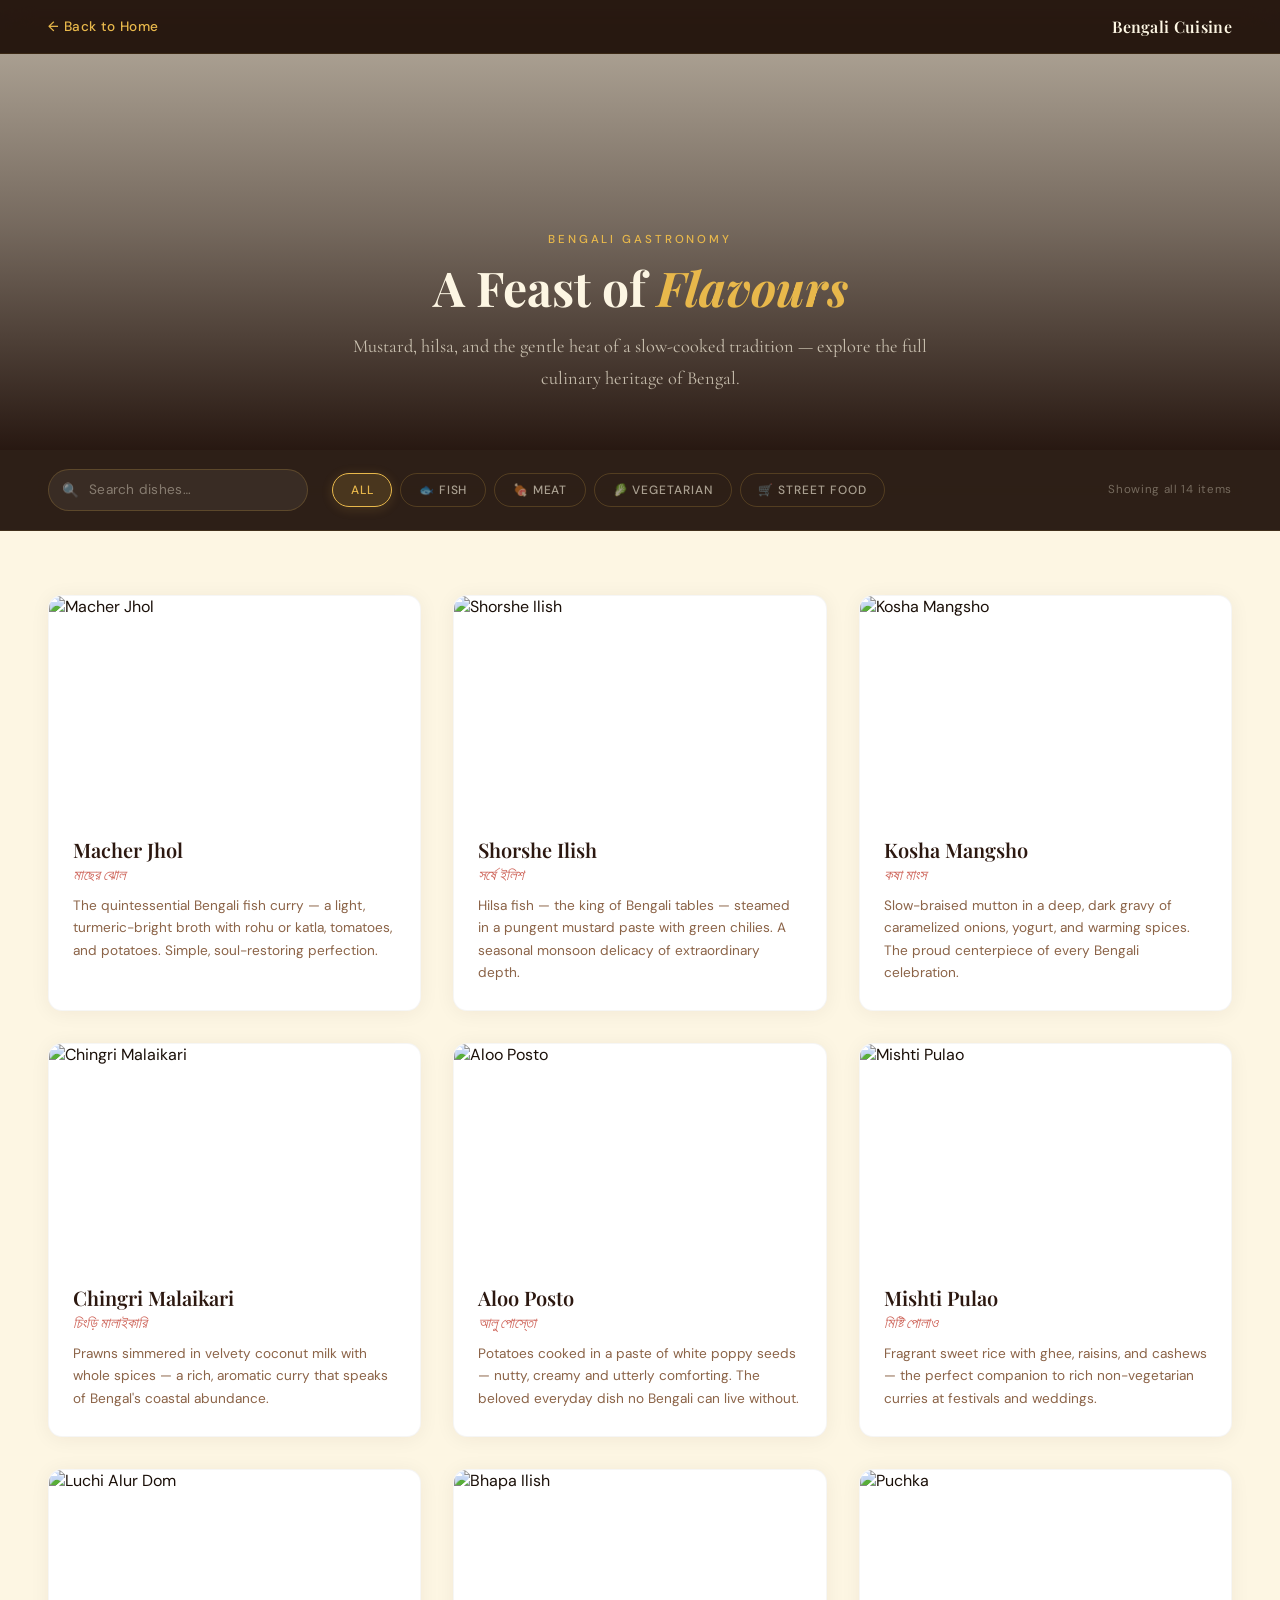
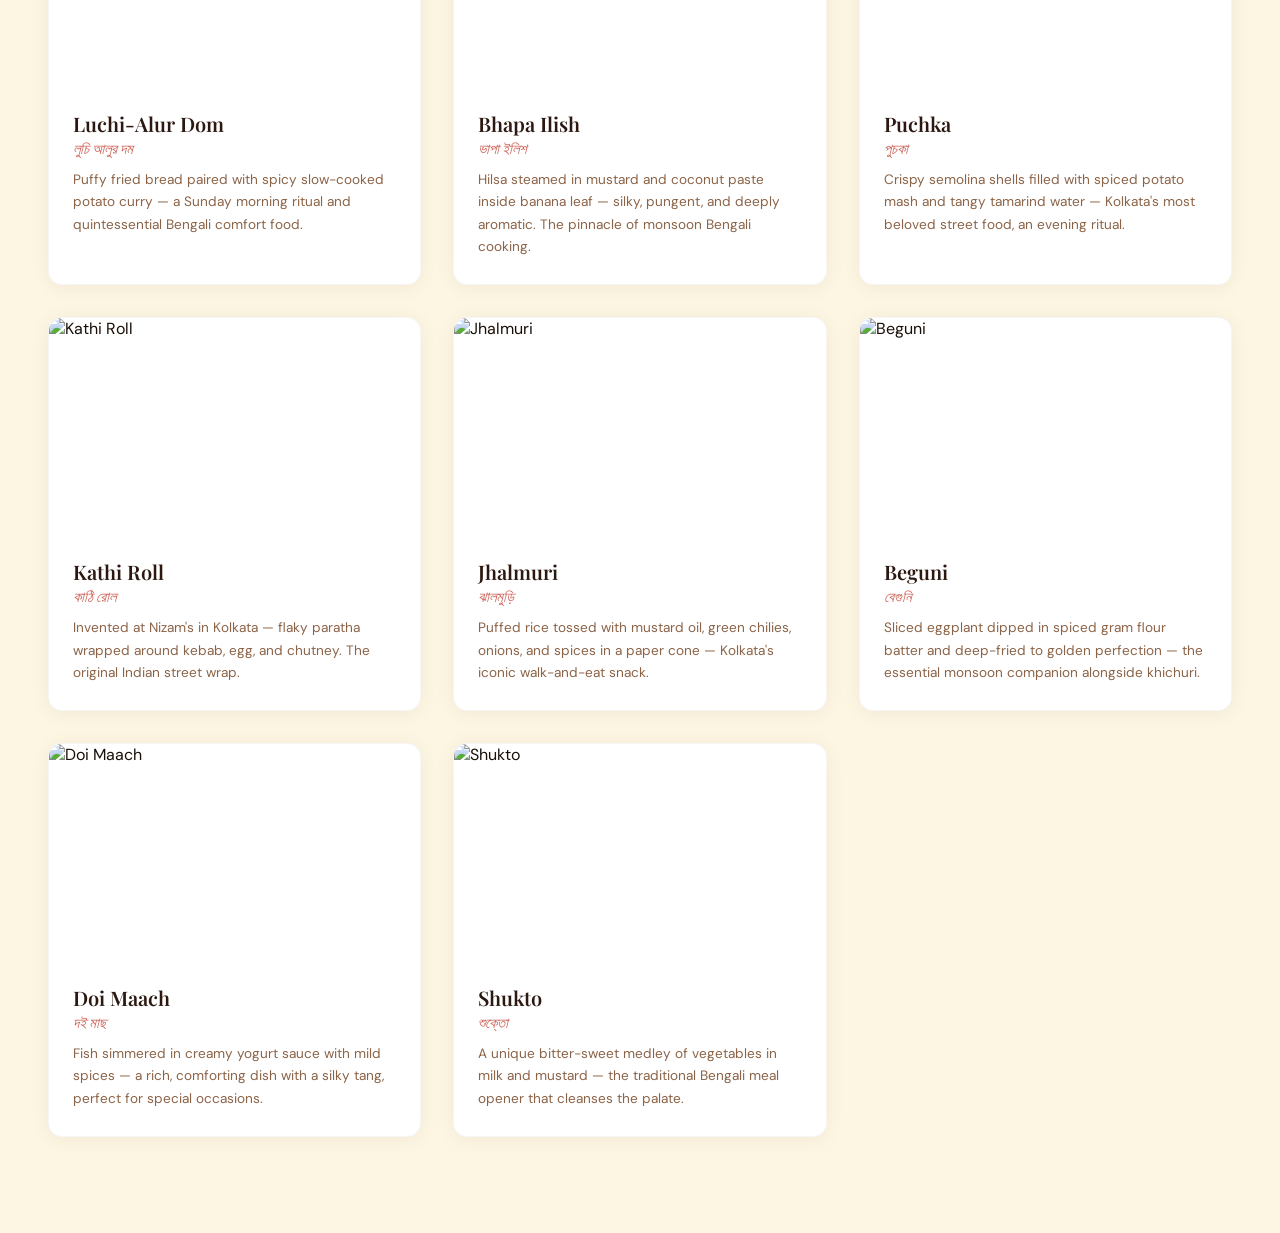
==== commit 5286d0e6: "updated code" ====
--- a/cuisine.html
+++ b/cuisine.html
@@ -28,11 +28,29 @@
   </div>
 </header>
 
+<!-- Filter Bar -->
+<div class="filter-bar">
+  <div class="filter-bar-inner">
+    <div class="filter-search-wrap">
+      <span class="filter-search-icon">🔍</span>
+      <input type="text" id="filterSearch" class="filter-search" placeholder="Search dishes…" autocomplete="off">
+    </div>
+    <div class="filter-pills">
+      <button class="filter-pill active" data-filter="all">All</button>
+      <button class="filter-pill" data-filter="fish">🐟 Fish</button>
+      <button class="filter-pill" data-filter="meat">🍖 Meat</button>
+      <button class="filter-pill" data-filter="vegetarian">🥬 Vegetarian</button>
+      <button class="filter-pill" data-filter="street-food">🛒 Street Food</button>
+    </div>
+    <span class="filter-result-count" id="resultCount">Showing all 14 items</span>
+  </div>
+</div>
+
 <!-- Full Cuisine Grid -->
 <main class="sub-main">
   <div class="sub-grid">
 
-    <div class="sub-card">
+    <div class="sub-card" data-category="fish" data-name="macher jhol">
       <div class="sub-card-img"><img src="https://images.unsplash.com/photo-1585937421612-70a008356fbe?w=600" alt="Macher Jhol"></div>
       <div class="sub-card-body">
         <h3>Macher Jhol</h3>
@@ -41,7 +59,7 @@
       </div>
     </div>
 
-    <div class="sub-card">
+    <div class="sub-card" data-category="fish" data-name="shorshe ilish">
       <div class="sub-card-img"><img src="https://images.unsplash.com/photo-1567188040759-fb8a883dc6d8?w=600" alt="Shorshe Ilish"></div>
       <div class="sub-card-body">
         <h3>Shorshe Ilish</h3>
@@ -50,7 +68,7 @@
       </div>
     </div>
 
-    <div class="sub-card">
+    <div class="sub-card" data-category="meat" data-name="kosha mangsho">
       <div class="sub-card-img"><img src="https://images.unsplash.com/photo-1574653853027-5382a3d23a15?w=600" alt="Kosha Mangsho"></div>
       <div class="sub-card-body">
         <h3>Kosha Mangsho</h3>
@@ -59,7 +77,7 @@
       </div>
     </div>
 
-    <div class="sub-card">
+    <div class="sub-card" data-category="fish" data-name="chingri malaikari">
       <div class="sub-card-img"><img src="https://images.unsplash.com/photo-1565557623262-b51c2513a641?w=600" alt="Chingri Malaikari"></div>
       <div class="sub-card-body">
         <h3>Chingri Malaikari</h3>
@@ -68,7 +86,7 @@
       </div>
     </div>
 
-    <div class="sub-card">
+    <div class="sub-card" data-category="vegetarian" data-name="aloo posto">
       <div class="sub-card-img"><img src="https://images.unsplash.com/photo-1631452180539-96aca7d48617?w=600" alt="Aloo Posto"></div>
       <div class="sub-card-body">
         <h3>Aloo Posto</h3>
@@ -77,7 +95,7 @@
       </div>
     </div>
 
-    <div class="sub-card">
+    <div class="sub-card" data-category="vegetarian" data-name="mishti pulao">
       <div class="sub-card-img"><img src="https://images.unsplash.com/photo-1553361371-9b22f78e8b1d?w=600" alt="Mishti Pulao"></div>
       <div class="sub-card-body">
         <h3>Mishti Pulao</h3>
@@ -86,7 +104,7 @@
       </div>
     </div>
 
-    <div class="sub-card">
+    <div class="sub-card" data-category="vegetarian" data-name="luchi alur dom">
       <div class="sub-card-img"><img src="https://images.unsplash.com/photo-1606491956689-2ea866880c84?w=600" alt="Luchi Alur Dom"></div>
       <div class="sub-card-body">
         <h3>Luchi-Alur Dom</h3>
@@ -95,7 +113,7 @@
       </div>
     </div>
 
-    <div class="sub-card">
+    <div class="sub-card" data-category="fish" data-name="bhapa ilish">
       <div class="sub-card-img"><img src="https://images.unsplash.com/photo-1601050690597-df0568f70950?w=600" alt="Bhapa Ilish"></div>
       <div class="sub-card-body">
         <h3>Bhapa Ilish</h3>
@@ -104,7 +122,7 @@
       </div>
     </div>
 
-    <div class="sub-card">
+    <div class="sub-card" data-category="street-food" data-name="puchka">
       <div class="sub-card-img"><img src="https://images.unsplash.com/photo-1626776876729-bab4369a5a5a?w=600" alt="Puchka"></div>
       <div class="sub-card-body">
         <h3>Puchka</h3>
@@ -113,7 +131,7 @@
       </div>
     </div>
 
-    <div class="sub-card">
+    <div class="sub-card" data-category="street-food" data-name="kathi roll">
       <div class="sub-card-img"><img src="https://images.unsplash.com/photo-1599487488170-d11ec9c172f0?w=600" alt="Kathi Roll"></div>
       <div class="sub-card-body">
         <h3>Kathi Roll</h3>
@@ -122,7 +140,7 @@
       </div>
     </div>
 
-    <div class="sub-card">
+    <div class="sub-card" data-category="street-food" data-name="jhalmuri">
       <div class="sub-card-img"><img src="https://images.unsplash.com/photo-1546833999-b9f581a1996d?w=600" alt="Jhalmuri"></div>
       <div class="sub-card-body">
         <h3>Jhalmuri</h3>
@@ -131,7 +149,7 @@
       </div>
     </div>
 
-    <div class="sub-card">
+    <div class="sub-card" data-category="street-food" data-name="beguni">
       <div class="sub-card-img"><img src="https://images.unsplash.com/photo-1589302168068-964664d93dc0?w=600" alt="Beguni"></div>
       <div class="sub-card-body">
         <h3>Beguni</h3>
@@ -140,7 +158,7 @@
       </div>
     </div>
 
-    <div class="sub-card">
+    <div class="sub-card" data-category="fish" data-name="doi maach">
       <div class="sub-card-img"><img src="https://images.unsplash.com/photo-1455619452474-d2be8b1e70cd?w=600" alt="Doi Maach"></div>
       <div class="sub-card-body">
         <h3>Doi Maach</h3>
@@ -149,7 +167,7 @@
       </div>
     </div>
 
-    <div class="sub-card">
+    <div class="sub-card" data-category="vegetarian" data-name="shukto">
       <div class="sub-card-img"><img src="https://images.unsplash.com/photo-1512058564366-18510be2db19?w=600" alt="Shukto"></div>
       <div class="sub-card-body">
         <h3>Shukto</h3>
@@ -159,7 +177,15 @@
     </div>
 
   </div>
+
+  <!-- No Results State -->
+  <div class="no-results" id="noResults">
+    <span class="no-results-icon">🍽️</span>
+    <h3>No dishes found</h3>
+    <p>Try a different search term or category</p>
+  </div>
 </main>
 
+<script src="filter.js"></script>
 </body>
 </html>
--- a/style.css
+++ b/style.css
@@ -580,7 +580,7 @@
 
 .btn-primary {
   padding: 1rem 2.5rem;
-  background: var(--crimson);
+  background: var(--warm-gold);
   color: #fff;
   font-family: 'DM Sans', sans-serif;
   font-size: 0.85rem;
@@ -590,7 +590,7 @@
   text-decoration: none;
   border: none;
   cursor: pointer;
-  clip-path: polygon(12px 0%, 100% 0%, calc(100% - 12px) 100%, 0% 100%);
+  clip-path: polygon(0 0, 100% 0, 100% 80%, 75% 100%, 50% 85%, 25% 100%, 0 80%);
   transition: all 0.3s;
   display: inline-block;
 }
@@ -829,6 +829,30 @@
     0 0 0 1px rgba(232, 184, 75, 0.15);
 }
 
+.wildlife-media video {
+  width: 100%;
+  height: 100%;
+  object-fit: cover;
+  transition: transform 0.6s ease, filter 0.4s ease;
+  filter: brightness(0.7) saturate(1.2);
+  display: block;
+  pointer-events: none;
+}
+
+.wildlife-media {
+  position: absolute;
+  inset: 0;
+  overflow: hidden;
+}
+
+.media-overlay {
+  position: absolute;
+  inset: 0;
+  background: linear-gradient(to top, rgba(0, 0, 0, 0.6), transparent);
+  z-index: 1;
+}
+
+
 .dest-card-img {
   height: 220px;
   position: relative;
@@ -898,6 +922,150 @@
 .card-explore::after {
   content: '→';
   font-size: 1rem;
+}
+
+/* ═══════════════════════════════
+     HIDDEN GEMS — Bento Grid
+  ═══════════════════════════════ */
+#hidden-gems {
+  padding: 7rem 3rem 6rem;
+  background: linear-gradient(to bottom, var(--cream) 0%, var(--dark-earth) 100%);
+  color: var(--text-dark);
+  position: relative;
+}
+
+#hidden-gems .section-title {
+  color: var(--dark-earth);
+}
+
+#hidden-gems .section-title em {
+  color: var(--crimson);
+}
+
+#hidden-gems .section-subtitle {
+  color: var(--text-light);
+}
+
+#hidden-gems .section-eyebrow {
+  color: var(--crimson);
+}
+
+.bento-grid {
+  display: grid;
+  grid-template-columns: repeat(4, 1fr);
+  grid-auto-rows: 280px;
+  gap: 1.5rem;
+  max-width: 1200px;
+  margin: 0 auto;
+}
+
+.bento-item {
+  position: relative;
+  border-radius: 24px;
+  overflow: hidden;
+  cursor: pointer;
+  background: #000;
+  box-shadow: 0 10px 30px rgba(0,0,0,0.3);
+}
+
+.bento-large { grid-column: span 2; grid-row: span 2; }
+.bento-wide { grid-column: span 2; grid-row: span 1; }
+.bento-tall { grid-column: span 1; grid-row: span 2; }
+.bento-small { grid-column: span 1; grid-row: span 1; }
+
+.bento-img {
+  width: 100%;
+  height: 100%;
+  object-fit: cover;
+  transition: transform 0.8s cubic-bezier(0.2, 0.8, 0.2, 1), filter 0.5s ease;
+  filter: brightness(0.7) saturate(1.1);
+}
+
+.bento-item:hover .bento-img {
+  transform: scale(1.08);
+  filter: brightness(0.5) saturate(1.3);
+}
+
+.bento-content {
+  position: absolute;
+  inset: 0;
+  padding: 2rem;
+  display: flex;
+  flex-direction: column;
+  justify-content: flex-end;
+  background: linear-gradient(to top, rgba(0,0,0,0.85) 0%, transparent 60%);
+  transition: opacity 0.5s ease;
+}
+
+.bento-badge {
+  position: absolute;
+  top: 1.5rem;
+  left: 1.5rem;
+  background: rgba(255, 255, 255, 0.1);
+  backdrop-filter: blur(10px);
+  -webkit-backdrop-filter: blur(10px);
+  border: 1px solid rgba(255, 255, 255, 0.2);
+  color: #fff;
+  padding: 0.4rem 1rem;
+  border-radius: 30px;
+  font-size: 0.7rem;
+  letter-spacing: 0.15em;
+  text-transform: uppercase;
+}
+
+.bento-content h3 {
+  font-family: 'Playfair Display', serif;
+  font-size: 1.8rem;
+  color: #fff;
+  margin-bottom: 0.5rem;
+  transform: translateY(15px);
+  transition: transform 0.4s cubic-bezier(0.2, 0.8, 0.2, 1);
+}
+
+.bento-content p {
+  font-size: 0.9rem;
+  color: rgba(255, 255, 255, 0.8);
+  opacity: 0;
+  transform: translateY(20px);
+  transition: all 0.4s cubic-bezier(0.2, 0.8, 0.2, 1);
+  transition-delay: 0.05s;
+  line-height: 1.5;
+}
+
+.bento-item:hover .bento-content h3 {
+  transform: translateY(0);
+}
+
+.bento-item:hover .bento-content p {
+  opacity: 1;
+  transform: translateY(0);
+}
+
+@media (max-width: 900px) {
+  .bento-grid {
+    grid-template-columns: repeat(2, 1fr);
+    grid-auto-rows: 240px;
+  }
+  .bento-large, .bento-wide { grid-column: span 2; }
+  .bento-tall, .bento-small { grid-column: span 1; }
+  .bento-content p {
+    opacity: 1;
+    transform: translateY(0);
+  }
+  .bento-content h3 {
+    transform: translateY(0);
+  }
+}
+
+@media (max-width: 600px) {
+  .bento-grid {
+    grid-template-columns: 1fr;
+    grid-auto-rows: 260px;
+  }
+  .bento-large, .bento-wide, .bento-tall, .bento-small {
+    grid-column: span 1;
+    grid-row: span 1;
+  }
 }
 
 /* ═══════════════════════════════
@@ -1260,10 +1428,11 @@
 .spi-card {
   background: rgba(255, 255, 255, 0.04);
   border: 1px solid rgba(212, 160, 23, 0.18);
-  border-radius: 4px;
-  padding: 2rem 1.5rem;
+  border-radius: 8px;
+  padding: 0;
   transition: all 0.4s;
   cursor: pointer;
+  overflow: hidden;
 }
 
 .spi-card:hover {
@@ -1272,10 +1441,43 @@
   transform: translateY(-4px);
 }
 
+/* --- Spiritual Card Image --- */
+.spi-card-img {
+  width: 100%;
+  height: 180px;
+  overflow: hidden;
+  position: relative;
+}
+
+.spi-card-img img {
+  width: 100%;
+  height: 100%;
+  object-fit: cover;
+  filter: brightness(0.75) saturate(1.1);
+  transition: transform 0.6s ease, filter 0.4s ease;
+}
+
+.spi-card:hover .spi-card-img img {
+  transform: scale(1.1);
+  filter: brightness(0.6) saturate(1.3);
+}
+
+.spi-card-img::after {
+  content: '';
+  position: absolute;
+  bottom: 0;
+  left: 0;
+  right: 0;
+  height: 60%;
+  background: linear-gradient(to top, rgba(28, 12, 6, 0.95), transparent);
+  pointer-events: none;
+}
+
 .spi-icon {
   font-size: 2.2rem;
   margin-bottom: 1rem;
   display: block;
+  padding: 0 1.5rem;
 }
 
 .spi-card h3 {
@@ -1283,12 +1485,14 @@
   font-size: 1.2rem;
   color: var(--cream);
   margin-bottom: 0.5rem;
+  padding: 0.8rem 1.5rem 0;
 }
 
 .spi-card p {
   font-size: 0.84rem;
   color: rgba(253, 246, 227, 0.6);
   line-height: 1.65;
+  padding: 0 1.5rem 1.5rem;
 }
 
 /* ═══════════════════════════════
@@ -1458,6 +1662,8 @@
   height: 100%;
   object-fit: cover;
   transition: transform 0.7s;
+ 
+  border-radius: 50px;
 }
 
 .culture-item:hover .culture-img img {
@@ -1610,6 +1816,181 @@
   font-size: 0.7rem;
   color: var(--warm-gold);
   letter-spacing: 0.1em;
+}
+
+/* --- GI Card Image --- */
+.gi-card-img {
+  width: 70px;
+  height: 70px;
+  border-radius: 50%;
+  overflow: hidden;
+  margin: 0 auto 0.8rem;
+  border: 2px solid rgba(212, 160, 23, 0.3);
+  transition: border-color 0.4s ease, transform 0.4s ease;
+}
+
+.gi-card:hover .gi-card-img {
+  border-color: var(--warm-gold);
+  transform: scale(1.08);
+}
+
+.gi-card-img img {
+  width: 100%;
+  height: 100%;
+  object-fit: cover;
+  filter: brightness(0.85) saturate(1.2);
+  transition: filter 0.4s ease;
+}
+
+.gi-card:hover .gi-card-img img {
+  filter: brightness(1) saturate(1.3);
+}
+
+/* ═══════════════════════════════
+     HIDDEN HERITAGE SITES
+   ═══════════════════════════════ */
+#hidden-heritage {
+  padding: 7rem 3rem 6rem;
+  background: linear-gradient(180deg, #1A0E08 0%, #2C1810 40%, #1A0E08 100%);
+  color: var(--cream);
+  position: relative;
+  overflow: hidden;
+}
+
+#hidden-heritage::before {
+  content: '';
+  position: absolute;
+  inset: 0;
+  background:
+    radial-gradient(ellipse at 20% 30%, rgba(212, 160, 23, 0.05) 0%, transparent 50%),
+    radial-gradient(ellipse at 80% 70%, rgba(192, 57, 43, 0.04) 0%, transparent 50%);
+  pointer-events: none;
+}
+
+#hidden-heritage::after {
+  content: '';
+  position: absolute;
+  inset: 0;
+  background: url("data:image/svg+xml,%3Csvg width='80' height='80' viewBox='0 0 80 80' xmlns='http://www.w3.org/2000/svg'%3E%3Cg fill='none' fill-rule='evenodd'%3E%3Cg fill='%23D4A017' fill-opacity='0.02'%3E%3Cpath d='M40 0L50 30H30L40 0zM40 80L30 50H50L40 80zM0 40L30 30V50L0 40zM80 40L50 50V30L80 40z'/%3E%3C/g%3E%3C/g%3E%3C/svg%3E");
+  pointer-events: none;
+}
+
+#hidden-heritage .section-title {
+  color: var(--cream);
+}
+
+#hidden-heritage .section-title em {
+  color: var(--warm-gold);
+}
+
+#hidden-heritage .section-eyebrow {
+  color: var(--warm-gold);
+}
+
+#hidden-heritage .section-subtitle {
+  color: rgba(253, 246, 227, 0.6);
+}
+
+.heritage-grid {
+  display: grid;
+  grid-template-columns: repeat(auto-fill, minmax(340px, 1fr));
+  gap: 2rem;
+  max-width: 1200px;
+  margin: 0 auto;
+  position: relative;
+  z-index: 1;
+}
+
+.heritage-card {
+  background: rgba(255, 255, 255, 0.03);
+  border: 1px solid rgba(212, 160, 23, 0.15);
+  border-radius: 12px;
+  overflow: hidden;
+  transition: all 0.5s cubic-bezier(0.16, 1, 0.3, 1);
+  cursor: pointer;
+}
+
+.heritage-card:hover {
+  background: rgba(212, 160, 23, 0.06);
+  border-color: rgba(212, 160, 23, 0.4);
+  transform: translateY(-8px);
+  box-shadow: 0 20px 50px rgba(0, 0, 0, 0.3),
+              0 0 0 1px rgba(212, 160, 23, 0.15);
+}
+
+.heritage-card-img {
+  position: relative;
+  height: 220px;
+  overflow: hidden;
+}
+
+.heritage-card-img img {
+  width: 100%;
+  height: 100%;
+  object-fit: cover;
+  filter: brightness(0.7) saturate(1.15);
+  transition: transform 0.7s ease, filter 0.5s ease;
+}
+
+.heritage-card:hover .heritage-card-img img {
+  transform: scale(1.08);
+  filter: brightness(0.55) saturate(1.3);
+}
+
+.heritage-card-img::after {
+  content: '';
+  position: absolute;
+  bottom: 0;
+  left: 0;
+  right: 0;
+  height: 50%;
+  background: linear-gradient(to top, rgba(26, 14, 8, 1), transparent);
+  pointer-events: none;
+}
+
+.heritage-location {
+  position: absolute;
+  top: 1rem;
+  left: 1rem;
+  background: rgba(28, 12, 6, 0.75);
+  backdrop-filter: blur(8px);
+  -webkit-backdrop-filter: blur(8px);
+  color: var(--warm-gold);
+  font-size: 0.7rem;
+  font-weight: 500;
+  letter-spacing: 0.08em;
+  padding: 0.35rem 0.8rem;
+  border-radius: 20px;
+  border: 1px solid rgba(212, 160, 23, 0.2);
+  z-index: 2;
+}
+
+.heritage-card-body {
+  padding: 1.5rem;
+}
+
+.heritage-card-body h3 {
+  font-family: 'Playfair Display', serif;
+  font-size: 1.4rem;
+  font-weight: 600;
+  color: var(--cream);
+  margin-bottom: 0.4rem;
+  line-height: 1.25;
+}
+
+.heritage-why {
+  font-family: 'Cormorant Garamond', serif;
+  font-size: 0.95rem;
+  font-style: italic;
+  color: var(--warm-gold);
+  margin-bottom: 0.8rem !important;
+  opacity: 0.85;
+}
+
+.heritage-card-body p {
+  font-size: 0.85rem;
+  color: rgba(253, 246, 227, 0.55);
+  line-height: 1.7;
 }
 
 /* ═══════════════════════════════
@@ -1813,7 +2194,8 @@
 .cuisine-card.reveal.visible,
 .spi-card.reveal.visible,
 .wildlife-card.reveal.visible,
-.gi-card.reveal.visible {
+.gi-card.reveal.visible,
+.heritage-card.reveal.visible {
   animation: floatIdle 6s ease-in-out infinite;
   animation-delay: calc(var(--float-seed, 0) * 1s);
 }
@@ -1823,7 +2205,8 @@
 .cuisine-card.reveal.visible:nth-child(even),
 .spi-card.reveal.visible:nth-child(even),
 .wildlife-card.reveal.visible:nth-child(even),
-.gi-card.reveal.visible:nth-child(even) {
+.gi-card.reveal.visible:nth-child(even),
+.heritage-card.reveal.visible:nth-child(even) {
   animation-name: floatIdleAlt;
   animation-duration: 7s;
 }
@@ -1917,7 +2300,8 @@
 
 /* --- Shimmer highlight on cards when they first appear --- */
 .dest-card.reveal.visible::after,
-.gi-card.reveal.visible::after {
+.gi-card.reveal.visible::after,
+.heritage-card.reveal.visible::after {
   content: '';
   position: absolute;
   top: 0;
@@ -1942,7 +2326,8 @@
 .dest-card.reveal.visible:hover,
 .cuisine-card.reveal.visible:hover,
 .spi-card.reveal.visible:hover,
-.gi-card.reveal.visible:hover {
+.gi-card.reveal.visible:hover,
+.heritage-card.reveal.visible:hover {
   animation-play-state: paused;
 }
 
@@ -1961,7 +2346,8 @@
   }
 
   .dest-card.reveal.visible::after,
-  .gi-card.reveal.visible::after {
+  .gi-card.reveal.visible::after,
+  .heritage-card.reveal.visible::after {
     animation: none !important;
   }
 }
@@ -1977,8 +2363,15 @@
   #spiritual,
   #wildlife,
   #culture,
-  #gi-tags {
+  #gi-tags,
+  #hidden-heritage {
     padding: 5rem 1.5rem 4rem;
+  }
+
+  .heritage-grid {
+    grid-template-columns: 1fr;
+    max-width: 500px;
+    margin: 0 auto;
   }
 
 
@@ -2025,7 +2418,8 @@
 
   .dest-grid,
   .wildlife-grid,
-  .gi-grid {
+  .gi-grid,
+  .heritage-grid {
     grid-template-columns: 1fr;
   }
 }
--- a/subpages.css
+++ b/subpages.css
@@ -189,6 +189,236 @@
   flex: 1;
 }
 
+/* ═══════════════════════════════════════════
+   FILTER BAR — Search & Category Pills
+   ═══════════════════════════════════════════ */
+
+/* --- Filter Bar Container --- */
+.filter-bar {
+  background: rgba(28, 12, 6, 0.92);
+  backdrop-filter: blur(20px) saturate(1.4);
+  -webkit-backdrop-filter: blur(20px) saturate(1.4);
+  border-bottom: 1px solid rgba(232, 184, 75, 0.1);
+  padding: 1.2rem 3rem;
+  position: sticky;
+  top: 54px;
+  z-index: 90;
+}
+
+.filter-bar--light {
+  background: rgba(253, 246, 227, 0.95);
+  backdrop-filter: blur(20px) saturate(1.2);
+  -webkit-backdrop-filter: blur(20px) saturate(1.2);
+  border-bottom: 1px solid rgba(44, 24, 16, 0.08);
+}
+
+.filter-bar-inner {
+  max-width: 1200px;
+  margin: 0 auto;
+  display: flex;
+  align-items: center;
+  gap: 1.5rem;
+  flex-wrap: wrap;
+}
+
+/* --- Search Input --- */
+.filter-search-wrap {
+  position: relative;
+  flex: 0 0 260px;
+}
+
+.filter-search-icon {
+  position: absolute;
+  left: 14px;
+  top: 50%;
+  transform: translateY(-50%);
+  font-size: 0.85rem;
+  opacity: 0.6;
+  pointer-events: none;
+}
+
+.filter-search {
+  width: 100%;
+  padding: 0.7rem 1rem 0.7rem 2.5rem;
+  background: rgba(255, 255, 255, 0.06);
+  border: 1px solid rgba(232, 184, 75, 0.2);
+  border-radius: 40px;
+  color: var(--cream);
+  font-family: 'DM Sans', sans-serif;
+  font-size: 0.85rem;
+  letter-spacing: 0.02em;
+  outline: none;
+  transition: all 0.35s ease;
+}
+
+.filter-search::placeholder {
+  color: rgba(253, 246, 227, 0.4);
+}
+
+.filter-search:focus {
+  border-color: rgba(232, 184, 75, 0.5);
+  background: rgba(255, 255, 255, 0.1);
+  box-shadow: 0 0 20px rgba(232, 184, 75, 0.1);
+}
+
+/* Light variant search */
+.filter-bar--light .filter-search {
+  background: rgba(44, 24, 16, 0.04);
+  border-color: rgba(44, 24, 16, 0.12);
+  color: var(--dark-earth);
+}
+
+.filter-bar--light .filter-search::placeholder {
+  color: rgba(44, 24, 16, 0.35);
+}
+
+.filter-bar--light .filter-search:focus {
+  border-color: rgba(192, 57, 43, 0.4);
+  background: rgba(44, 24, 16, 0.06);
+  box-shadow: 0 0 20px rgba(192, 57, 43, 0.06);
+}
+
+/* --- Filter Pills --- */
+.filter-pills {
+  display: flex;
+  gap: 0.5rem;
+  flex-wrap: wrap;
+  flex: 1;
+}
+
+.filter-pill {
+  padding: 0.5rem 1.1rem;
+  background: transparent;
+  border: 1px solid rgba(232, 184, 75, 0.2);
+  border-radius: 30px;
+  color: rgba(253, 246, 227, 0.6);
+  font-family: 'DM Sans', sans-serif;
+  font-size: 0.75rem;
+  font-weight: 500;
+  letter-spacing: 0.08em;
+  text-transform: uppercase;
+  cursor: pointer;
+  transition: all 0.35s cubic-bezier(0.22, 1, 0.36, 1);
+  white-space: nowrap;
+}
+
+.filter-pill:hover {
+  border-color: rgba(232, 184, 75, 0.5);
+  color: var(--cream);
+  background: rgba(232, 184, 75, 0.08);
+}
+
+.filter-pill.active {
+  background: rgba(232, 184, 75, 0.15);
+  border-color: var(--warm-gold);
+  color: var(--warm-gold);
+  box-shadow: 0 2px 12px rgba(232, 184, 75, 0.15);
+}
+
+/* Light variant pills */
+.filter-bar--light .filter-pill {
+  border-color: rgba(44, 24, 16, 0.12);
+  color: var(--text-light);
+}
+
+.filter-bar--light .filter-pill:hover {
+  border-color: rgba(192, 57, 43, 0.35);
+  color: var(--dark-earth);
+  background: rgba(192, 57, 43, 0.04);
+}
+
+.filter-bar--light .filter-pill.active {
+  background: rgba(192, 57, 43, 0.08);
+  border-color: var(--crimson);
+  color: var(--crimson);
+  box-shadow: 0 2px 12px rgba(192, 57, 43, 0.1);
+}
+
+/* --- Result Count --- */
+.filter-result-count {
+  font-size: 0.72rem;
+  color: rgba(253, 246, 227, 0.35);
+  letter-spacing: 0.06em;
+  white-space: nowrap;
+  transition: color 0.3s ease;
+}
+
+.filter-result-count.filtered {
+  color: var(--warm-gold);
+}
+
+.filter-bar--light .filter-result-count {
+  color: var(--text-light);
+  opacity: 0.6;
+}
+
+.filter-bar--light .filter-result-count.filtered {
+  color: var(--crimson);
+  opacity: 1;
+}
+
+/* --- Card Filtering Transitions --- */
+.sub-card {
+  transition: all 0.45s cubic-bezier(0.25, 0.46, 0.45, 0.94),
+              opacity 0.35s ease,
+              transform 0.4s cubic-bezier(0.22, 1, 0.36, 1);
+}
+
+.sub-card.filter-visible {
+  opacity: 1;
+  transform: translateY(0) scale(1);
+  pointer-events: auto;
+}
+
+.sub-card.filter-hidden {
+  opacity: 0;
+  transform: translateY(15px) scale(0.95);
+  pointer-events: none;
+  position: absolute;
+  visibility: hidden;
+}
+
+/* Grid needs relative for absolute hidden cards */
+.sub-grid {
+  position: relative;
+}
+
+/* --- No Results State --- */
+.no-results {
+  display: none;
+  text-align: center;
+  padding: 4rem 2rem;
+  opacity: 0;
+  transform: translateY(20px);
+  transition: opacity 0.5s ease, transform 0.5s ease;
+}
+
+.no-results.visible {
+  display: block;
+  opacity: 1;
+  transform: translateY(0);
+}
+
+.no-results-icon {
+  font-size: 3.5rem;
+  display: block;
+  margin-bottom: 1rem;
+  opacity: 0.5;
+}
+
+.no-results h3 {
+  font-family: 'Playfair Display', serif;
+  font-size: 1.5rem;
+  color: var(--dark-earth);
+  margin-bottom: 0.5rem;
+  font-weight: 600;
+}
+
+.no-results p {
+  font-size: 0.9rem;
+  color: var(--text-light);
+}
+
 /* --- Responsive --- */
 @media (max-width: 900px) {
   .sub-grid {
@@ -203,6 +433,15 @@
   .sub-main {
     padding: 3rem 1.5rem 5rem;
   }
+  .filter-bar {
+    padding: 1rem 1.5rem;
+  }
+  .filter-bar-inner {
+    gap: 1rem;
+  }
+  .filter-search-wrap {
+    flex: 1 1 100%;
+  }
 }
 
 @media (max-width: 600px) {
@@ -217,4 +456,15 @@
     min-height: 300px;
     background-attachment: scroll;
   }
-}
+  .filter-pills {
+    gap: 0.4rem;
+  }
+  .filter-pill {
+    padding: 0.4rem 0.8rem;
+    font-size: 0.7rem;
+  }
+  .filter-result-count {
+    width: 100%;
+    text-align: center;
+  }
+}
